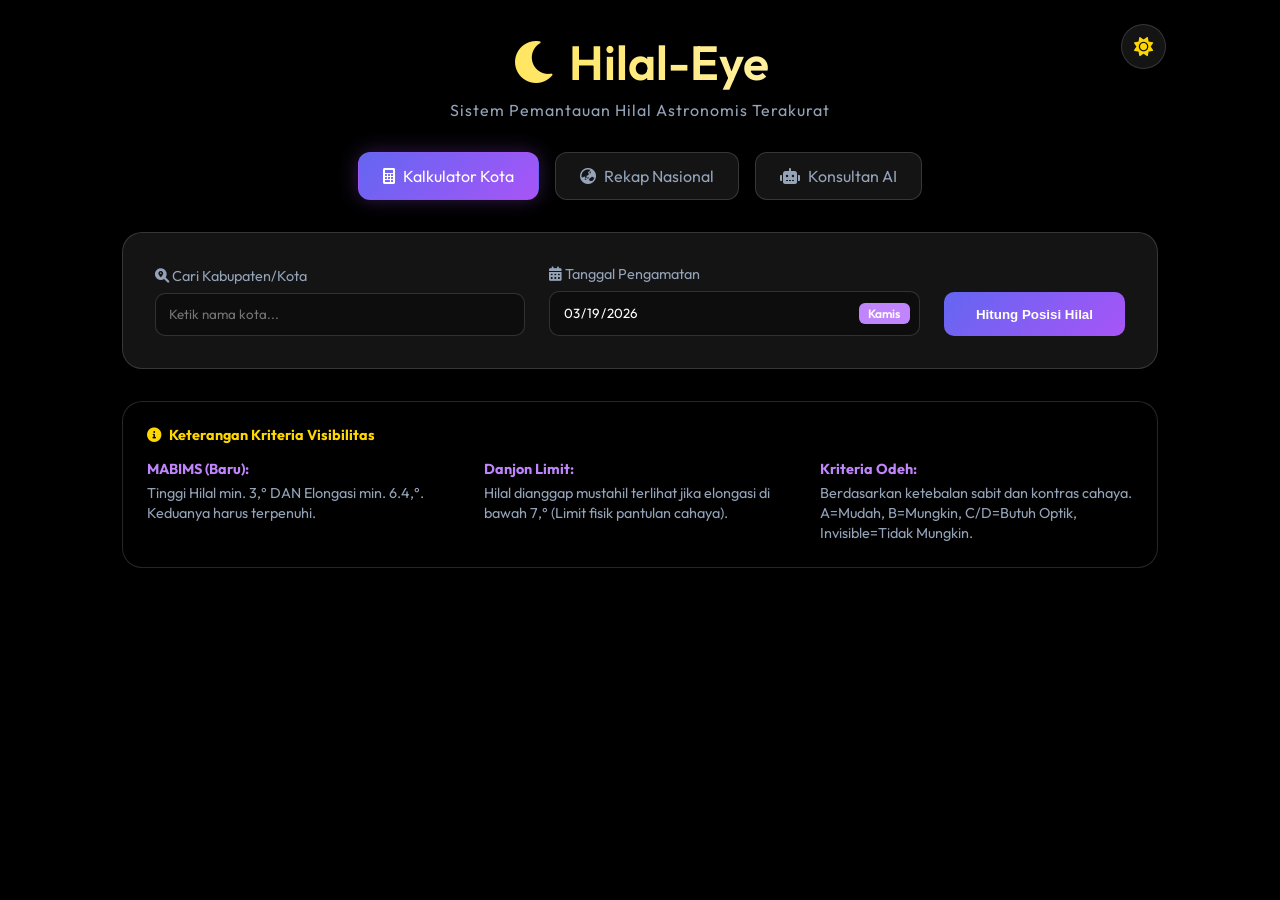
==== index.html @ ef611175 "Enhance chat: taller default height (75vh), max 90vh, visible resize handle" ====
<!DOCTYPE html>
<html lang="id">
<head>
    <meta charset="UTF-8">
    <meta name="viewport" content="width=device-width, initial-scale=1.0">
    <meta name="description" content="Aplikasi Kalkulator Posisi Hilal Akurat. Ketahui kapan 1 Syawal, 1 Ramadhan, Idul Fitri, Idul Adha, dan jadwal puasa. Mudah, responsif, dan berbasis data astronomi MABIMS.">
    <meta name="keywords" content="hitung posisi hilal, perhitungan posisi hilal, hilal 1 syawal, hilal 1 ramadhan, kapan idul fitri, kapan idul adha, kapan puasa, puasa 2027, lebaran 2027, idul fitri 2027, idul adha 2027, kalkulator hisab">
    <meta name="author" content="Hilal-Eye">
    <meta property="og:title" content="Hilal-Eye | Kalkulator Posisi Hilal Akurat">
    <meta property="og:description" content="Ketahui kapan 1 Syawal, 1 Ramadhan, Idul Fitri, dan Idul Adha dengan analisis astronomi MABIMS yang akurat.">
    <title>Hilal-Eye | Accurate Hilal Calculator</title>
    <link href="https://fonts.googleapis.com/css2?family=Outfit:wght@300;400;600&display=swap" rel="stylesheet">
    <style>
:root {
    --bg-dark: #050b18;
    --glass-bg: rgba(255, 255, 255, 0.08);
    --glass-border: rgba(255, 255, 255, 0.15);
    --accent-gold: #ffd700;
    --accent-purple: #c084fc;
    --text-light: #f8fafc;
    --text-dim: #94a3b8;
    --grad-primary: linear-gradient(135deg, #6366f1 0%, #a855f7 100%);
    --success-green: #22c55e;
    --danger-red: #ef4444;
}

[data-theme="light"] {
    --bg-dark: #f0f4f8;
    --glass-bg: rgba(255, 255, 255, 0.9);
    --glass-border: rgba(0, 0, 0, 0.1);
    --accent-gold: #d97706; /* Darker gold/amber for readability */
    --accent-purple: #7e22ce; /* Darker purple */
    --text-light: #0f172a; /* Main text is dark now */
    --text-dim: #475569;
    --grad-primary: linear-gradient(135deg, #4f46e5 0%, #9333ea 100%);
}

[data-theme="light"] .stars, [data-theme="light"] .twinkling {
    display: none !important;
}

[data-theme="light"] select, [data-theme="light"] input[type="text"], [data-theme="light"] input[type="date"], [data-theme="light"] textarea {
    background: #ffffff;
    color: #0f172a;
    border: 1px solid var(--glass-border);
}

[data-theme="light"] .criteria-notes {
    background: rgba(255, 255, 255, 0.6);
    border: 1px solid var(--glass-border);
}

[data-theme="light"] .note-item {
    background: #ffffff;
    border: 1px solid rgba(0, 0, 0, 0.05);
}

[data-theme="light"] .ai-message {
    background: #ffffff;
    color: #0f172a;
    border: 1px solid var(--glass-border);
    box-shadow: 0 2px 4px rgba(0,0,0,0.05);
}

[data-theme="light"] .user-message {
    color: #ffffff; /* User message keeps gradient bg, ensure text is white */
}

* {
    margin: 0;
    padding: 0;
    box-sizing: border-box;
}

body {
    background-color: var(--bg-dark);
    font-family: 'Outfit', sans-serif;
    color: var(--text-light);
    overflow-x: hidden;
    min-height: 100vh;
}

/* Background Stars Effect */
.stars, .twinkling {
    position: fixed;
    top: 0; left: 0; right: 0; bottom: 0;
    width: 100%; height: 100%;
    display: block;
    z-index: -1;
}

.stars {
    background: #000 url(https://s3-us-west-2.amazonaws.com/s.cdpn.io/123163/stars.png) repeat top center;
}

.twinkling {
    background: transparent url(https://s3-us-west-2.amazonaws.com/s.cdpn.io/123163/twinkling.png) repeat top center;
    animation: move-twink-back 200s linear infinite;
}

@keyframes move-twink-back {
    from { background-position: 0 0; }
    to { background-position: -10000px 5000px; }
}

.visual-container {
    background: rgba(2, 11, 26, 0.6);
    padding: 1.5rem;
    border-radius: 15px;
    margin-top: 1.5rem;
    border: 1px solid var(--glass-border);
    text-align: center;
}

.visual-container h3 {
    margin-bottom: 1rem;
    color: var(--accent-gold);
}

.fullscreen-chat {
    position: fixed !important;
    top: 0;
    left: 0;
    width: 100vw !important;
    height: 100vh !important;
    z-index: 9999;
    border-radius: 0 !important;
    margin: 0 !important;
    max-width: none !important;
}
.container {
    max-width: 1100px;
    margin: 0 auto;
    padding: 2rem;
    position: relative;
    z-index: 2;
}

header {
    text-align: center;
    margin-bottom: 2rem;
}

header h1 {
    font-size: 3rem;
    font-weight: 600;
    background: linear-gradient(to right, var(--accent-gold), #fff);
    -webkit-background-clip: text;
    background-clip: text;
    -webkit-text-fill-color: transparent;
    margin-bottom: 0.5rem;
}

header p {
    color: var(--text-dim);
    letter-spacing: 1px;
}

.theme-toggle-btn {
    position: absolute;
    top: 1.5rem;
    right: 1.5rem;
    background: var(--glass-bg);
    border: 1px solid var(--glass-border);
    color: var(--accent-gold);
    width: 45px;
    height: 45px;
    border-radius: 50%;
    display: flex;
    align-items: center;
    justify-content: center;
    font-size: 1.2rem;
    cursor: pointer;
    transition: all 0.3s ease;
    z-index: 10;
}

.theme-toggle-btn:hover {
    transform: rotate(15deg) scale(1.1);
    box-shadow: 0 0 15px rgba(255, 215, 0, 0.3);
}

/* History Panel Styles */
.history-panel {
    margin-top: 1.5rem;
    padding: 1rem !important;
}

.history-header {
    display: flex;
    justify-content: space-between;
    align-items: center;
    margin-bottom: 1rem;
    border-bottom: 1px solid rgba(255, 255, 255, 0.1);
    padding-bottom: 0.5rem;
}

.history-header h4 {
    margin: 0;
    font-size: 1rem;
    color: var(--accent-gold);
}

.history-list {
    display: flex;
    flex-direction: column;
    gap: 0.5rem;
    max-height: 200px;
    overflow-y: auto;
}

.history-item {
    background: rgba(255, 255, 255, 0.05);
    padding: 0.8rem;
    border-radius: 8px;
    cursor: pointer;
    transition: all 0.2s;
    display: flex;
    justify-content: space-between;
    align-items: center;
}

.history-item:hover {
    background: rgba(255, 255, 255, 0.1);
    transform: translateX(5px);
}

.history-item .info {
    display: flex;
    flex-direction: column;
}

.history-item .name {
    font-weight: 600;
    font-size: 0.9rem;
}

.history-item .date {
    font-size: 0.75rem;
    color: rgba(255, 255, 255, 0.6);
}

.empty-msg {
    text-align: center;
    font-size: 0.85rem;
    color: rgba(255, 255, 255, 0.4);
    padding: 1rem;
}

.btn-text {
    background: none;
    border: none;
    color: var(--accent-purple);
    font-size: 0.8rem;
    cursor: pointer;
    padding: 0;
}

.btn-text:hover { text-decoration: underline; }

/* Tab Styles */
.tabs {
    display: flex;
    justify-content: center;
    gap: 1rem;
    margin-bottom: 2rem;
}

.tab-btn {
    background: var(--glass-bg);
    border: 1px solid var(--glass-border);
    color: var(--text-dim);
    padding: 0.8rem 1.5rem;
    border-radius: 12px;
    cursor: pointer;
    transition: all 0.3s;
    font-family: inherit;
    font-size: 1rem;
    display: flex;
    align-items: center;
    gap: 0.5rem;
}

.tab-btn:hover {
    background: rgba(255, 255, 255, 0.12);
    color: white;
}

.tab-btn.active {
    background: var(--grad-primary);
    color: white;
    border-color: transparent;
    box-shadow: 0 0 20px rgba(168, 85, 247, 0.3);
}

.tab-content {
    display: none;
    animation: fadeIn 0.4s ease-out;
}

.tab-content.active {
    display: block;
}

.glass-card {
    background: var(--glass-bg);
    backdrop-filter: blur(12px);
    -webkit-backdrop-filter: blur(12px);
    border: 1px solid var(--glass-border);
    border-radius: 20px;
    padding: 2rem;
    box-shadow: 0 8px 32px 0 rgba(0, 0, 0, 0.37);
}

.input-grid {
    display: grid;
    grid-template-columns: 1fr 1fr auto;
    gap: 1.5rem;
    align-items: flex-end;
}

.input-group {
    display: flex;
    flex-direction: column;
    gap: 0.5rem;
}

.input-group label {
    font-size: 0.9rem;
    color: var(--text-dim);
}

.input-group input {
    background: rgba(0, 0, 0, 0.3);
    border: 1px solid var(--glass-border);
    border-radius: 10px;
    padding: 0.8rem;
    color: white;
    font-family: inherit;
    outline: none;
    transition: border-color 0.3s;
}

.input-group input:focus {
    border-color: var(--accent-purple);
}

.date-wrapper {
    position: relative;
    display: flex;
    align-items: center;
}

.date-wrapper input {
    flex: 1;
}

.day-badge {
    position: absolute;
    right: 10px;
    background: var(--accent-purple);
    color: white;
    padding: 0.2rem 0.6rem;
    border-radius: 6px;
    font-size: 0.75rem;
    font-weight: 600;
    pointer-events: none;
}

/* Custom Flatpickr Styling */
.flatpickr-calendar {
    background: rgba(15, 23, 42, 0.95) !important;
    backdrop-filter: blur(10px);
    border: 1px solid var(--glass-border) !important;
    box-shadow: 0 10px 30px rgba(0,0,0,0.5) !important;
    border-radius: 15px !important;
}

.flatpickr-day.selected {
    background: var(--grad-primary) !important;
    border-color: transparent !important;
}

.flatpickr-day:hover {
    background: rgba(168, 85, 247, 0.2) !important;
}

.btn-primary {
    background: var(--grad-primary);
    color: white;
    border: none;
    padding: 0.9rem 2rem;
    border-radius: 10px;
    font-weight: 600;
    cursor: pointer;
    transition: transform 0.2s, box-shadow 0.2s;
    white-space: nowrap;
}

.btn-primary:hover {
    transform: translateY(-2px);
    box-shadow: 0 0 20px rgba(168, 85, 247, 0.4);
}

.btn-secondary {
    background: rgba(255, 255, 255, 0.1);
    color: white;
    border: 1px solid var(--glass-border);
    padding: 0.5rem 1rem;
    border-radius: 8px;
    cursor: pointer;
    transition: all 0.2s;
}

.btn-secondary:hover {
    background: rgba(255, 255, 255, 0.2);
}

.result-container, .recap-container {
    margin-top: 2rem;
    animation: fadeIn 0.5s ease-out;
}

@keyframes fadeIn {
    from { opacity: 0; transform: translateY(20px); }
    to { opacity: 1; transform: translateY(0); }
}

.result-card {
    margin-bottom: 2rem;
}

.result-header {
    text-align: center;
    margin-bottom: 2rem;
    border-bottom: 1px solid var(--glass-border);
    padding-bottom: 1rem;
}

.result-header h2 {
    font-size: 2rem;
    color: var(--accent-gold);
}

.result-grid {
    display: grid;
    grid-template-columns: repeat(2, 1fr);
    gap: 2rem;
}

.data-group h3 {
    font-size: 1.1rem;
    color: var(--accent-purple);
    margin-bottom: 1rem;
    display: flex;
    align-items: center;
    gap: 0.5rem;
}

.data-group p {
    margin-bottom: 0.5rem;
    font-weight: 300;
}

.data-group span {
    font-weight: 600;
    color: white;
}

.status-box {
    background: rgba(0, 0, 0, 0.2);
    padding: 1rem;
    border-radius: 15px;
}

.status-item {
    display: flex;
    justify-content: space-between;
    align-items: center;
    margin-bottom: 0.5rem;
}

.badge {
    padding: 0.3rem 0.8rem;
    border-radius: 6px;
    font-size: 0.8rem;
    font-weight: 600;
    background: var(--glass-border);
}

.badge.success { background-color: var(--success-green); }
.badge.danger { background-color: var(--danger-red); }

.visual-container {
    margin-top: 2rem;
    text-align: center;
}

.visual-container img {
    max-width: 100%;
    border-radius: 15px;
    margin-top: 1rem;
    border: 1px solid var(--glass-border);
}

.toolbar {
    display: flex;
    justify-content: center;
    gap: 0.8rem;
    flex-wrap: wrap;
    margin-bottom: 1rem;
}

.toolbar button {
    background: var(--glass-bg);
    border: 1px solid var(--glass-border);
    color: white;
    padding: 0.6rem 1.2rem;
    border-radius: 8px;
    cursor: pointer;
    transition: all 0.3s;
    font-size: 0.9rem;
}

.toolbar button:hover {
    background: rgba(255, 255, 255, 0.15);
    border-color: var(--accent-gold);
}

/* Recap Table Styles */
.table-wrapper {
    overflow-x: auto;
    margin-top: 1rem;
    padding: 0;
}

.criteria-notes {
    margin-top: 2rem;
    padding: 1.5rem;
    font-size: 0.9rem;
    background: rgba(0, 0, 0, 0.4);
}

.criteria-notes h4 {
    color: var(--accent-gold);
    margin-bottom: 1rem;
    display: flex;
    align-items: center;
    gap: 0.5rem;
}

.notes-grid {
    display: grid;
    grid-template-columns: repeat(auto-fit, minmax(280px, 1fr));
    gap: 1.5rem;
}

.note-item {
    display: flex;
    flex-direction: column;
    gap: 0.3rem;
}

.note-item strong {
    color: var(--accent-purple);
}

.note-item span {
    color: var(--text-dim);
    line-height: 1.4;
}

.recap-table {
    width: 100%;
    border-collapse: collapse;
    color: var(--text-light);
    font-size: 0.9rem;
}

.recap-table th {
    text-align: left;
    padding: 1rem;
    background: rgba(0, 0, 0, 0.4);
    border-bottom: 1px solid var(--glass-border);
    cursor: pointer;
    transition: background 0.2s;
    white-space: nowrap;
}

.recap-table th:hover {
    background: rgba(255, 255, 255, 0.1);
}

.recap-table td {
    padding: 1rem;
    border-bottom: 1px solid rgba(255, 255, 255, 0.05);
}

.recap-table tr:hover {
    background: rgba(255, 255, 255, 0.03);
}

.recap-toolbar {
    justify-content: flex-end;
}

.hidden { display: none !important; }

/* Chat System Styles */
.chat-container {
    display: flex;
    flex-direction: column;
    min-height: 600px;
    height: 75vh;
    max-height: 90vh;
    margin-top: 1rem;
    padding: 0 !important;
    overflow: hidden;
    resize: vertical;
    position: relative;
}

/* Visual resize handle hint */
.chat-container::after {
    content: '⠿ Tarik untuk mengubah ukuran';
    display: flex;
    align-items: center;
    justify-content: center;
    position: absolute;
    bottom: 0;
    left: 0;
    right: 0;
    height: 24px;
    background: rgba(168, 85, 247, 0.15);
    color: rgba(255,255,255,0.35);
    font-size: 0.7rem;
    letter-spacing: 1px;
    cursor: ns-resize;
    user-select: none;
    border-top: 1px solid rgba(168, 85, 247, 0.2);
}

.chat-messages {
    flex: 1;
    overflow-y: auto;
    padding: 1.5rem;
    display: flex;
    flex-direction: column;
    gap: 1rem;
}

.message {
    max-width: 95%; /* Widened from 80% */
    width: fit-content;
    padding: 1rem;
    border-radius: 15px;
    font-size: 0.95rem;
    line-height: 1.6; /* Better readability */
}

.ai-message {
    align-self: flex-start;
    background: rgba(255, 255, 255, 0.1);
    color: #fff;
    border-bottom-left-radius: 2px;
}

.user-message {
    align-self: flex-end;
    background: var(--grad-primary);
    color: #fff;
    border-bottom-right-radius: 2px;
}

.chat-input-area {
    padding: 1rem;
    background: rgba(0, 0, 0, 0.2);
    display: flex;
    gap: 1rem;
    align-items: flex-end;
}

#chat-input {
    flex: 1;
    background: rgba(255, 255, 255, 0.05);
    border: 1px solid var(--glass-border);
    border-radius: 10px;
    color: #fff;
    padding: 0.8rem;
    resize: none;
    outline: none;
}

#send-chat-btn {
    width: 50px;
    height: 50px;
    border-radius: 12px;
    display: flex;
    align-items: center;
    justify-content: center;
}

.chat-settings {
    margin-bottom: 1rem;
}

/* Rich Text inside chat */
.message table {
    width: 100%;
    margin: 1rem 0;
    border-collapse: separate;
    border-spacing: 0;
    background: rgba(0, 0, 0, 0.2);
    border-radius: 10px;
    overflow: hidden;
    border: 1px solid var(--glass-border);
}

.message th {
    background: rgba(0, 0, 0, 0.4);
    color: var(--accent-gold);
    font-weight: 600;
}

.message th, .message td {
    padding: 0.8rem 1rem;
    border-bottom: 1px solid rgba(255, 255, 255, 0.05);
    text-align: left;
}

.message tr:last-child td {
    border-bottom: none;
}

.fullscreen-chat {
    position: fixed !important;
    top: 0;
    left: 0;
    width: 100vw;
    height: 100vh !important;
    z-index: 100;
    margin: 0 !important;
    border-radius: 0 !important;
    padding: 2rem !important;
}


/* Footer & Credits */
/* Loader Styles */
.loader {
    position: fixed;
    top: 0; left: 0; right: 0; bottom: 0;
    background: rgba(0,0,0,0.7);
    backdrop-filter: blur(5px);
    display: flex;
    flex-direction: column;
    align-items: center;
    justify-content: center;
    z-index: 1000;
}

.moon-loader {
    width: 80px;
    height: 80px;
    border-radius: 50%;
    background: var(--accent-gold);
    box-shadow: inset 15px 0 0 rgba(0,0,0,0.1), 0 0 30px var(--accent-gold);
    margin-bottom: 1.5rem;
    animation: rotate 4s linear infinite, pulse 2s infinite;
}

@keyframes rotate {
    from { transform: rotate(0deg); }
    to { transform: rotate(360deg); }
}

@keyframes pulse {
    0% { transform: scale(1); opacity: 0.8; }
    50% { transform: scale(1.1); opacity: 1; }
    100% { transform: scale(1); opacity: 0.8; }
}

/* Print Specific Styles */
@media print {
    body { background: white; color: black; }
    .stars, .twinkling, .input-section, .toolbar, header p, .tabs, .chat-settings, .chat-input-area, .chat-header button { display: none !important; }
    .glass-card { border: none; box-shadow: none; background: transparent; padding: 0; }
    header h1 { -webkit-text-fill-color: black; text-align: left; }
    .result-grid { grid-template-columns: 1fr; }
    .data-group span { color: black; }
}

@media (max-width: 768px) {
    header h1 { font-size: 2rem; }
    .container { padding: 1rem; }
    .tabs { flex-wrap: wrap; gap: 0.5rem; }
    .tab-btn { flex: 1; justify-content: center; font-size: 0.9rem; padding: 0.6rem; }
    .input-grid { grid-template-columns: 1fr; gap: 1rem; }
    .result-grid { grid-template-columns: 1fr; gap: 1.5rem; }
    .toolbar { flex-direction: column; gap: 0.5rem; }
    .toolbar button { width: 100%; justify-content: center; }
    .criteria-notes .notes-grid { grid-template-columns: 1fr; gap: 1rem; }
    .notes-grid .note-item { font-size: 0.85rem; }
    .chat-header h3 { font-size: 1.2rem; }
    #toggle-fullscreen-btn { position: relative; width: 100%; margin-top: 0.5rem; }
    .table-wrapper { overflow-x: auto; }
}

</style>
    <!-- Load FontAwesome for icons -->
    <link rel="stylesheet" href="https://cdnjs.cloudflare.com/ajax/libs/font-awesome/6.0.0/css/all.min.css">
    <!-- Flatpickr for premium Date Picker -->
    <link rel="stylesheet" href="https://cdn.jsdelivr.net/npm/flatpickr/dist/flatpickr.min.css">
    <link rel="stylesheet" href="https://cdn.jsdelivr.net/npm/flatpickr/dist/themes/dark.css">
</head>
<body>
    <div class="stars"></div>
    <div class="twinkling"></div>
    
    <main class="container">
        <button class="theme-toggle-btn" id="theme-btn" title="Ganti Tema" onclick="toggleTheme()">
            <i class="fas fa-sun" id="theme-icon"></i>
        </button>
        <header>
            <h1><i class="fas fa-moon"></i> Hilal-Eye</h1>
            <p>Sistem Pemantauan Hilal Astronomis Terakurat</p>
        </header>

        <nav class="tabs">
            <button class="tab-btn active" onclick="switchTab('calculator', this)"><i class="fas fa-calculator"></i> Kalkulator Kota</button>
            <button class="tab-btn" onclick="switchTab('recap', this)"><i class="fas fa-globe-asia"></i> Rekap Nasional</button>
            <button class="tab-btn" onclick="switchTab('ai', this)"><i class="fas fa-robot"></i> Konsultan AI</button>
        </nav>

        <section id="tab-calculator" class="tab-content active">
            <section class="glass-card input-section">
                <div class="input-grid">
                    <div class="input-group">
                        <label for="city-input"><i class="fas fa-search-location"></i> Cari Kabupaten/Kota</label>
                        <input type="text" id="city-input" list="city-list" placeholder="Ketik nama kota...">
                        <datalist id="city-list">
                            <!-- City options will be loaded dynamically by JS -->
                        </datalist>
                    </div>
                    <div class="input-group">
                        <label for="obs-date"><i class="fas fa-calendar-alt"></i> Tanggal Pengamatan</label>
                        <div class="date-wrapper">
                            <input type="date" id="obs-date" value="2026-03-19">
                            <span id="obs-day-name" class="day-badge">Kamis</span>
                        </div>
                    </div>
                    <div class="input-group">
                        <button id="calculate-btn" class="btn-primary">Hitung Posisi Hilal</button>
                    </div>
                </div>
            </section>

            <div class="criteria-notes glass-card" style="margin-top: 2rem;">
                <h4><i class="fas fa-info-circle"></i> Keterangan Kriteria Visibilitas</h4>
                <div class="notes-grid">
                    <div class="note-item">
                        <strong>MABIMS (Baru):</strong>
                        <span>Tinggi Hilal min. 3‚° DAN Elongasi min. 6.4‚°. Keduanya harus terpenuhi.</span>
                    </div>
                    <div class="note-item">
                        <strong>Danjon Limit:</strong>
                        <span>Hilal dianggap mustahil terlihat jika elongasi di bawah 7‚° (Limit fisik pantulan cahaya).</span>
                    </div>
                    <div class="note-item">
                        <strong>Kriteria Odeh:</strong>
                        <span>Berdasarkan ketebalan sabit dan kontras cahaya. A=Mudah, B=Mungkin, C/D=Butuh Optik, Invisible=Tidak Mungkin.</span>
                    </div>
                </div>
            </div>

            <section id="result-section" class="result-container hidden">
                <div class="glass-card result-card" id="printable-result">
                    <div class="result-header">
                        <h2 id="res-location">Jakarta</h2>
                        <p id="res-date">19 March 2026</p>
                    </div>
                    
                    <div class="result-grid">
                        <div class="data-group">
                            <h3><i class="fas fa-sun"></i> Data Matahari</h3>
                            <p>Sunset: <span id="val-sunset"></span></p>
                            <p>Azimuth: <span id="val-sun-az"></span>‚°</p>
                            <p>Altitude: <span id="val-sun-alt"></span>‚°</p>
                        </div>
                        <div class="data-group">
                            <h3><i class="fas fa-moon"></i> Data Bulan</h3>
                            <p>Moonset: <span id="val-moonset"></span></p>
                            <p>Azimuth: <span id="val-moon-az"></span>‚°</p>
                            <p>Altitude: <span id="val-moon-alt"></span>‚°</p>
                        </div>
                        <div class="data-group">
                            <h3><i class="fas fa-sliders-h"></i> Parameter Hilal</h3>
                            <p>Elongasi: <span id="val-elongation"></span>‚°</p>
                            <p>Umur Bulan: <span id="val-age"></span> jam</p>
                            <p>Lag Time: <span id="val-lag"></span> menit</p>
                        </div>
                        <div class="data-group status-box">
                            <h3><i class="fas fa-eye"></i> Status Visibilitas</h3>
                            <div class="status-item">
                                <label>MABIMS:</label>
                                <span id="stat-mabims" class="badge"></span>
                            </div>
                            <div class="status-item">
                                <label>Odeh:</label>
                                <span id="stat-odeh" class="badge"></span>
                            </div>
                            <div class="status-item">
                                <label>Danjon:</label>
                                <span id="stat-danjon" class="badge"></span>
                            </div>
                        </div>
                    </div>

                    <div class="visual-container">
                        <h3>Visualisasi Posisi</h3>
                        <img id="hilal-plot" src="" alt="Plot Hilal">
                    </div>
                </div>

                <div class="toolbar">
                    <button onclick="copyToClipboard()" title="Copy Text"><i class="fas fa-copy"></i> Copy</button>
                    <button onclick="downloadAs('txt')" title="Simpan sebagai TXT"><i class="fas fa-file-alt"></i> .txt</button>
                    <button onclick="downloadAs('md')" title="Simpan sebagai MD"><i class="fas fa-file-code"></i> .md</button>
                    <button onclick="downloadAs('csv')" title="Simpan sebagai CSV"><i class="fas fa-file-csv"></i> .csv</button>
                    <button onclick="downloadAs('xlsx')" title="Simpan sebagai XLSX"><i class="fas fa-file-excel"></i> .xlsx</button>
                    <button onclick="printResult()" title="Print"><i class="fas fa-print"></i> PRINT</button>
                </div>
                </div>
                
                <!-- History Panel for Calculator -->
                <div class="history-panel glass-card" id="history-single" style="margin-top: 2rem;">
                    <div class="history-header">
                        <h4><i class="fas fa-history"></i> Riwayat Perhitungan</h4>
                        <button class="btn-text" onclick="clearHistory('single')">Hapus Semua</button>
                    </div>
                    <div class="history-list" id="history-list-single">
                        <p class="empty-msg">Belum ada riwayat.</p>
                    </div>
                </div>
            </section>
        </section>

        <section id="tab-recap" class="tab-content">
            <section class="glass-card input-section">
                <div class="input-grid">
                    <div class="input-group">
                        <label for="recap-date"><i class="fas fa-calendar-alt"></i> Tanggal Pengamatan</label>
                        <div class="date-wrapper">
                            <input type="date" id="recap-date" value="2026-03-19">
                            <span id="recap-day-name" class="day-badge">Kamis</span>
                        </div>
                    </div>
                    <div class="input-group">
                        <button id="recap-btn" class="btn-primary">Lihat Rekap Nasional</button>
                    </div>
                </div>
            </section>

            <section id="recap-result" class="recap-container hidden">
                <div class="criteria-notes glass-card" style="margin-bottom: 2rem;">
                    <h4><i class="fas fa-info-circle"></i> Keterangan Kriteria Visibilitas</h4>
                    <div class="notes-grid">
                        <div class="note-item">
                            <strong>MABIMS (Baru):</strong>
                            <span>Tinggi Hilal min. 3‚° DAN Elongasi min. 6.4‚°. Keduanya harus terpenuhi.</span>
                        </div>
                        <div class="note-item">
                            <strong>Danjon Limit:</strong>
                            <span>Hilal dianggap mustahil terlihat jika elongasi di bawah 7‚° (Limit fisik pantulan cahaya).</span>
                        </div>
                        <div class="note-item">
                            <strong>Kriteria Odeh:</strong>
                            <span>Berdasarkan ketebalan sabit dan kontras cahaya. A=Mudah, B=Mungkin, C/D=Butuh Optik, Invisible=Tidak Mungkin.</span>
                        </div>
                    </div>
                </div>

                <div class="toolbar recap-toolbar">
                    <button id="export-recap-csv" class="btn-secondary"><i class="fas fa-file-csv"></i> Ekspor CSV</button>
                    <button id="export-recap-xlsx" class="btn-secondary"><i class="fas fa-file-excel"></i> Ekspor Excel</button>
                </div>
                <div class="glass-card table-wrapper">
                    <table class="recap-table" id="recap-table">
                        <thead>
                            <tr>
                                <th onclick="sortTable(0)">Lokasi <i class="fas fa-sort"></i></th>
                                <th onclick="sortTable(1)">Sunset <i class="fas fa-sort"></i></th>
                                <th onclick="sortTable(2)">Altitude <i class="fas fa-sort"></i></th>
                                <th onclick="sortTable(3)">Elongasi <i class="fas fa-sort"></i></th>
                                <th onclick="sortTable(4)">MABIMS <i class="fas fa-sort"></i></th>
                                <th onclick="sortTable(5)">Odeh <i class="fas fa-sort"></i></th>
                            </tr>
                        </thead>
                        <tbody id="recap-body">
                            <!-- Data will be injected here -->
                        </tbody>
                    </table>
                </div>
                </div>
                
                <!-- History Panel for Recap -->
                <div class="history-panel glass-card" id="history-recap" style="margin-top: 2rem;">
                    <div class="history-header">
                        <h4><i class="fas fa-history"></i> Riwayat Rekap</h4>
                        <button class="btn-text" onclick="clearHistory('recap')">Hapus Semua</button>
                    </div>
                    <div class="history-list" id="history-list-recap">
                        <p class="empty-msg">Belum ada riwayat rekap.</p>
                    </div>
                </div>

            </section>
        </section>

        <section id="tab-ai" class="tab-content">
            <section class="glass-card chat-container" id="chat-wrapper">
                <div class="chat-header" style="margin-bottom: 1.5rem; text-align: center; position: relative;">
                    <h3><i class="fas fa-robot"></i> Konsultan Astronomi AI</h3>
                    <p style="font-size: 0.9rem; color: var(--text-dim);">Diskusikan data hilal Anda dengan AI.</p>
                    <button id="toggle-fullscreen-btn" class="btn-secondary" style="position: absolute; right: 0; top: 0;" title="Full Screen" onclick="toggleChatFullscreen()"><i class="fas fa-expand"></i></button>
                </div>

                <div class="chat-settings" style="padding: 1rem; background: rgba(0,0,0,0.2); border-radius: 10px; margin-bottom: 1.5rem;">
                    <label style="font-size: 0.8rem; color: var(--accent-gold);">API Key Gemini:</label>
                    <input type="password" id="gemini-key" placeholder="Masukkan API Key..." style="width: 100%; margin-top: 0.5rem; background: rgba(255,255,255,0.05); border: 1px solid var(--glass-border); padding: 0.5rem; color: white; border-radius: 5px;">
                    <small style="display: block; margin-top: 0.3rem;"><a href="https://aistudio.google.com/app/apikey" target="_blank" style="color: var(--accent-purple);">Ambil Key Baru Disini</a></small>
                </div>

                <div class="chat-messages" id="chat-messages" style="flex: 1;">
                    <div class="message ai-message">
                        Halo! Saya adalah Konsultan HI-Eye. Beritahu saya Nama Kota dan Tanggal, lalu tanya apa saja terkait hilal.
                    </div>
                </div>

                <div class="chat-input-area">
                    <textarea id="chat-input" placeholder="Tulis pertanyaan... (Enter untuk kirim)"></textarea>
                    <button id="send-chat-btn" class="btn-primary"><i class="fas fa-paper-plane"></i></button>
                </div>
                
                <div class="toolbar chat-toolbar" style="margin-top: 1rem; gap: 0.5rem;">
                    <button onclick="copyChat()" title="Copy Text"><i class="fas fa-copy"></i> Copy</button>
                    <button onclick="downloadChat('txt')" title="Simpan sebagai TXT"><i class="fas fa-file-alt"></i> .txt</button>
                    <button onclick="downloadChat('md')" title="Simpan sebagai MD"><i class="fas fa-file-code"></i> .md</button>
                    <button onclick="downloadChat('docx')" title="Simpan sebagai DOCX"><i class="fas fa-file-word"></i> .docx</button>
                    <button onclick="printChat()" title="Print Chat"><i class="fas fa-print"></i> PRINT</button>
                </div>
            </section>
        </section>

        <div id="loader" class="loader hidden">
            <div class="moon-loader"></div>
            <p id="loader-text">Menghitung parameter astronomis...</p>
        </div>
    </main>

    <script src="https://cdn.jsdelivr.net/npm/flatpickr"></script>
    <script>
const CITIES = [{"name": "Mekah", "lat": 21.422487, "lon": 39.826206, "elevation": 277, "tz": "Asia/Riyadh"}, {"name": "Madinah", "lat": 24.468611, "lon": 39.614167, "elevation": 625, "tz": "Asia/Riyadh"}, {"name": "Kabupaten Simeulue", "lat": 2.61667, "lon": 96.08333, "elevation": 10, "tz": "Asia/Jakarta"}, {"name": "Kabupaten Aceh Singkil", "lat": 2.41667, "lon": 97.91667, "elevation": 10, "tz": "Asia/Jakarta"}, {"name": "Kabupaten Aceh Selatan", "lat": 3.16667, "lon": 97.41667, "elevation": 10, "tz": "Asia/Jakarta"}, {"name": "Kabupaten Aceh Tenggara", "lat": 3.36667, "lon": 97.7, "elevation": 10, "tz": "Asia/Jakarta"}, {"name": "Kabupaten Aceh Timur", "lat": 4.63333, "lon": 97.63333, "elevation": 10, "tz": "Asia/Jakarta"}, {"name": "Kabupaten Aceh Tengah", "lat": 4.51, "lon": 96.855, "elevation": 10, "tz": "Asia/Jakarta"}, {"name": "Kabupaten Aceh Barat", "lat": 4.45, "lon": 96.16667, "elevation": 10, "tz": "Asia/Jakarta"}, {"name": "Kabupaten Aceh Besar", "lat": 5.38333, "lon": 95.51667, "elevation": 10, "tz": "Asia/Jakarta"}, {"name": "Kabupaten Pidie", "lat": 5.08, "lon": 96.11, "elevation": 10, "tz": "Asia/Jakarta"}, {"name": "Kabupaten Bireuen", "lat": 5.08333, "lon": 96.58333, "elevation": 10, "tz": "Asia/Jakarta"}, {"name": "Kabupaten Aceh Utara", "lat": 4.97, "lon": 97.14, "elevation": 10, "tz": "Asia/Jakarta"}, {"name": "Kabupaten Aceh Barat Daya", "lat": 3.83333, "lon": 96.88333, "elevation": 10, "tz": "Asia/Jakarta"}, {"name": "Kabupaten Gayo Lues", "lat": 3.95, "lon": 97.39, "elevation": 10, "tz": "Asia/Jakarta"}, {"name": "Kabupaten Aceh Tamiang", "lat": 4.25, "lon": 97.96667, "elevation": 10, "tz": "Asia/Jakarta"}, {"name": "Kabupaten Nagan Raya", "lat": 4.16667, "lon": 96.51667, "elevation": 10, "tz": "Asia/Jakarta"}, {"name": "Kabupaten Aceh Jaya", "lat": 4.86, "lon": 95.64, "elevation": 10, "tz": "Asia/Jakarta"}, {"name": "Kabupaten Bener Meriah", "lat": 4.73015, "lon": 96.86156, "elevation": 10, "tz": "Asia/Jakarta"}, {"name": "Kabupaten Pidie Jaya", "lat": 5.15, "lon": 96.21667, "elevation": 10, "tz": "Asia/Jakarta"}, {"name": "Kota Banda Aceh", "lat": 5.54167, "lon": 95.33333, "elevation": 10, "tz": "Asia/Jakarta"}, {"name": "Kota Sabang", "lat": 5.82164, "lon": 95.31086, "elevation": 10, "tz": "Asia/Jakarta"}, {"name": "Kota Langsa", "lat": 4.47, "lon": 97.93, "elevation": 10, "tz": "Asia/Jakarta"}, {"name": "Kota Lhokseumawe", "lat": 5.13333, "lon": 97.06667, "elevation": 10, "tz": "Asia/Jakarta"}, {"name": "Kota Subulussalam", "lat": 2.75, "lon": 97.93333, "elevation": 10, "tz": "Asia/Jakarta"}, {"name": "Kabupaten Nias", "lat": 1.03333, "lon": 97.76667, "elevation": 10, "tz": "Asia/Jakarta"}, {"name": "Kabupaten Mandailing Natal", "lat": 0.78378, "lon": 99.25495, "elevation": 10, "tz": "Asia/Jakarta"}, {"name": "Kabupaten Tapanuli Selatan", "lat": 1.51667, "lon": 99.25, "elevation": 10, "tz": "Asia/Jakarta"}, {"name": "Kabupaten Tapanuli Tengah", "lat": 1.9, "lon": 98.66667, "elevation": 10, "tz": "Asia/Jakarta"}, {"name": "Kabupaten Tapanuli Utara", "lat": 2.0028, "lon": 99.0707, "elevation": 10, "tz": "Asia/Jakarta"}, {"name": "Kabupaten Toba Samosir", "lat": 2.39793, "lon": 99.21678, "elevation": 10, "tz": "Asia/Jakarta"}, {"name": "Kabupaten Labuhan Batu", "lat": 2.26667, "lon": 100.1, "elevation": 10, "tz": "Asia/Jakarta"}, {"name": "Kabupaten Asahan", "lat": 2.78333, "lon": 99.55, "elevation": 10, "tz": "Asia/Jakarta"}, {"name": "Kabupaten Simalungun", "lat": 2.9, "lon": 99, "elevation": 10, "tz": "Asia/Jakarta"}, {"name": "Kabupaten Dairi", "lat": 2.86667, "lon": 98.23333, "elevation": 10, "tz": "Asia/Jakarta"}, {"name": "Kabupaten Karo", "lat": 3.11667, "lon": 98.3, "elevation": 10, "tz": "Asia/Jakarta"}, {"name": "Kabupaten Deli Serdang", "lat": 3.41667, "lon": 98.66667, "elevation": 10, "tz": "Asia/Jakarta"}, {"name": "Kabupaten Langkat", "lat": 3.71667, "lon": 98.21667, "elevation": 10, "tz": "Asia/Jakarta"}, {"name": "Kabupaten Nias Selatan", "lat": 0.77, "lon": 97.75, "elevation": 10, "tz": "Asia/Jakarta"}, {"name": "Kabupaten Humbang Hasundutan", "lat": 2.26551, "lon": 98.50376, "elevation": 10, "tz": "Asia/Jakarta"}, {"name": "Kabupaten Pakpak Bharat", "lat": 2.56667, "lon": 98.28333, "elevation": 10, "tz": "Asia/Jakarta"}, {"name": "Kabupaten Samosir", "lat": 2.64025, "lon": 98.71525, "elevation": 10, "tz": "Asia/Jakarta"}, {"name": "Kabupaten Serdang Bedagai", "lat": 3.36667, "lon": 99.03333, "elevation": 10, "tz": "Asia/Jakarta"}, {"name": "Kabupaten Batu Bara", "lat": 3.16166, "lon": 99.52652, "elevation": 10, "tz": "Asia/Jakarta"}, {"name": "Kabupaten Padang Lawas Utara", "lat": 1.46011, "lon": 99.67346, "elevation": 10, "tz": "Asia/Jakarta"}, {"name": "Kabupaten Padang Lawas", "lat": 1.44684, "lon": 99.99207, "elevation": 10, "tz": "Asia/Jakarta"}, {"name": "Kabupaten Labuhan Batu Selatan", "lat": 1.983, "lon": 100.0976, "elevation": 10, "tz": "Asia/Jakarta"}, {"name": "Kabupaten Labuhan Batu Utara", "lat": 2.33349, "lon": 99.63776, "elevation": 10, "tz": "Asia/Jakarta"}, {"name": "Kabupaten Nias Utara", "lat": 1.33037, "lon": 97.31964, "elevation": 10, "tz": "Asia/Jakarta"}, {"name": "Kabupaten Nias Barat", "lat": 1.05966, "lon": 97.58606, "elevation": 10, "tz": "Asia/Jakarta"}, {"name": "Kota Sibolga", "lat": 1.73333, "lon": 98.8, "elevation": 10, "tz": "Asia/Jakarta"}, {"name": "Kota Tanjung Balai", "lat": 2.95833, "lon": 99.79167, "elevation": 10, "tz": "Asia/Jakarta"}, {"name": "Kota Pematang Siantar", "lat": 2.96667, "lon": 99.05, "elevation": 10, "tz": "Asia/Jakarta"}, {"name": "Kota Tebing Tinggi", "lat": 3.325, "lon": 99.14167, "elevation": 10, "tz": "Asia/Jakarta"}, {"name": "Kota Medan", "lat": 3.65, "lon": 98.66667, "elevation": 10, "tz": "Asia/Jakarta"}, {"name": "Kota Binjai", "lat": 3.8, "lon": 108.23333, "elevation": 10, "tz": "Asia/Jakarta"}, {"name": "Kota Padang Sidempuan", "lat": 1.37375, "lon": 99.26843, "elevation": 10, "tz": "Asia/Jakarta"}, {"name": "Kota Gunungsitoli", "lat": 1.32731, "lon": 97.55018, "elevation": 10, "tz": "Asia/Jakarta"}, {"name": "Kabupaten Kepulauan Mentawai", "lat": 1.98917, "lon": 99.51889, "elevation": 10, "tz": "Asia/Jakarta"}, {"name": "Kabupaten Pesisir Selatan", "lat": -1.58333, "lon": 100.85, "elevation": 10, "tz": "Asia/Jakarta"}, {"name": "Kabupaten Solok", "lat": -0.96667, "lon": 100.81667, "elevation": 10, "tz": "Asia/Jakarta"}, {"name": "Kabupaten Sijunjung", "lat": -1.1827, "lon": 101.6056, "elevation": 10, "tz": "Asia/Jakarta"}, {"name": "Kabupaten Tanah Datar", "lat": -0.4555, "lon": 100.5771, "elevation": 10, "tz": "Asia/Jakarta"}, {"name": "Kabupaten Padang Pariaman", "lat": -0.6, "lon": 100.28333, "elevation": 10, "tz": "Asia/Jakarta"}, {"name": "Kabupaten Agam", "lat": -0.25, "lon": 100.16667, "elevation": 10, "tz": "Asia/Jakarta"}, {"name": "Kabupaten Lima Puluh Kota", "lat": -0.0168, "lon": 100.5872, "elevation": 10, "tz": "Asia/Jakarta"}, {"name": "Kabupaten Pasaman", "lat": 0.42503, "lon": 99.94606, "elevation": 10, "tz": "Asia/Jakarta"}, {"name": "Kabupaten Solok Selatan", "lat": -1.23333, "lon": 101.417, "elevation": 10, "tz": "Asia/Jakarta"}, {"name": "Kabupaten Dharmasraya", "lat": -1.05, "lon": 101.367, "elevation": 10, "tz": "Asia/Jakarta"}, {"name": "Kabupaten Pasaman Barat", "lat": 0.28152, "lon": 99.51965, "elevation": 10, "tz": "Asia/Jakarta"}, {"name": "Kota Padang", "lat": -0.98333, "lon": 100.45, "elevation": 10, "tz": "Asia/Jakarta"}, {"name": "Kota Solok", "lat": -0.76667, "lon": 100.61667, "elevation": 10, "tz": "Asia/Jakarta"}, {"name": "Kota Sawah Lunto", "lat": -0.6, "lon": 100.75, "elevation": 10, "tz": "Asia/Jakarta"}, {"name": "Kota Padang Panjang", "lat": -0.45, "lon": 100.43333, "elevation": 10, "tz": "Asia/Jakarta"}, {"name": "Kota Bukittinggi", "lat": -0.275, "lon": 100.375, "elevation": 10, "tz": "Asia/Jakarta"}, {"name": "Kota Payakumbuh", "lat": -0.23333, "lon": 100.63333, "elevation": 10, "tz": "Asia/Jakarta"}, {"name": "Kota Pariaman", "lat": -0.62682, "lon": 100.12047, "elevation": 10, "tz": "Asia/Jakarta"}, {"name": "Kabupaten Kuantan Singingi", "lat": -0.47532, "lon": 101.45857, "elevation": 10, "tz": "Asia/Jakarta"}, {"name": "Kabupaten Indragiri Hulu", "lat": -0.55, "lon": 102.31667, "elevation": 10, "tz": "Asia/Jakarta"}, {"name": "Kabupaten Indragiri Hilir", "lat": -0.33333, "lon": 103.16667, "elevation": 10, "tz": "Asia/Jakarta"}, {"name": "Kabupaten Pelalawan", "lat": 0.20822, "lon": 102.18607, "elevation": 10, "tz": "Asia/Jakarta"}, {"name": "Kabupaten Siak", "lat": 0.97453, "lon": 102.01355, "elevation": 10, "tz": "Asia/Jakarta"}, {"name": "Kabupaten Kampar", "lat": 0.2344, "lon": 101.2131, "elevation": 10, "tz": "Asia/Jakarta"}, {"name": "Kabupaten Rokan Hulu", "lat": 0.88333, "lon": 100.48333, "elevation": 10, "tz": "Asia/Jakarta"}, {"name": "Kabupaten Bengkalis", "lat": 0.9838, "lon": 102.5096, "elevation": 10, "tz": "Asia/Jakarta"}, {"name": "Kabupaten Rokan Hilir", "lat": 2.16599, "lon": 100.82514, "elevation": 10, "tz": "Asia/Jakarta"}, {"name": "Kabupaten Kepulauan Meranti", "lat": 0.97488, "lon": 102.69539, "elevation": 10, "tz": "Asia/Jakarta"}, {"name": "Kota Pekanbaru", "lat": 0.53333, "lon": 101.46667, "elevation": 10, "tz": "Asia/Jakarta"}, {"name": "Kota Dumai", "lat": 1.61592, "lon": 101.4917, "elevation": 10, "tz": "Asia/Jakarta"}, {"name": "Kabupaten Kerinci", "lat": -2.03333, "lon": 101.53333, "elevation": 10, "tz": "Asia/Jakarta"}, {"name": "Kabupaten Merangin", "lat": -2.06933, "lon": 102.13303, "elevation": 10, "tz": "Asia/Jakarta"}, {"name": "Kabupaten Sarolangun", "lat": -2.3, "lon": 102.65, "elevation": 10, "tz": "Asia/Jakarta"}, {"name": "Kabupaten Batang Hari", "lat": -1.75, "lon": 103.11667, "elevation": 10, "tz": "Asia/Jakarta"}, {"name": "Kabupaten Muaro Jambi", "lat": -1.55214, "lon": 103.82163, "elevation": 10, "tz": "Asia/Jakarta"}, {"name": "Kabupaten Tanjung Jabung Timur", "lat": -1.13198, "lon": 103.61755, "elevation": 10, "tz": "Asia/Jakarta"}, {"name": "Kabupaten Tanjung Jabung Barat", "lat": -1.1544, "lon": 103.24402, "elevation": 10, "tz": "Asia/Jakarta"}, {"name": "Kabupaten Tebo", "lat": -1.45576, "lon": 102.37473, "elevation": 10, "tz": "Asia/Jakarta"}, {"name": "Kabupaten Bungo", "lat": -1.50222, "lon": 101.96, "elevation": 10, "tz": "Asia/Jakarta"}, {"name": "Kota Jambi", "lat": -1.61667, "lon": 103.65, "elevation": 10, "tz": "Asia/Jakarta"}, {"name": "Kota Sungai Penuh", "lat": -2.10896, "lon": 101.32175, "elevation": 10, "tz": "Asia/Jakarta"}, {"name": "Kabupaten Ogan Komering Ulu", "lat": -4.13333, "lon": 104.03333, "elevation": 10, "tz": "Asia/Jakarta"}, {"name": "Kabupaten Ogan Komering Ilir", "lat": -3.36667, "lon": 105.36667, "elevation": 10, "tz": "Asia/Jakarta"}, {"name": "Kabupaten Muara Enim", "lat": -4.2327, "lon": 103.6141, "elevation": 10, "tz": "Asia/Jakarta"}, {"name": "Kabupaten Lahat", "lat": -3.7864, "lon": 103.5428, "elevation": 10, "tz": "Asia/Jakarta"}, {"name": "Kabupaten Musi Rawas", "lat": -3.08333, "lon": 103.2, "elevation": 10, "tz": "Asia/Jakarta"}, {"name": "Kabupaten Musi Banyu Asin", "lat": -2.41667, "lon": 103.75, "elevation": 10, "tz": "Asia/Jakarta"}, {"name": "Kabupaten Banyu Asin", "lat": -2.88333, "lon": 104.38306, "elevation": 10, "tz": "Asia/Jakarta"}, {"name": "Kabupaten Ogan Komering Ulu Selatan", "lat": -4.65728, "lon": 104.00659, "elevation": 10, "tz": "Asia/Jakarta"}, {"name": "Kabupaten Ogan Komering Ulu Timur", "lat": -3.85679, "lon": 104.75209, "elevation": 10, "tz": "Asia/Jakarta"}, {"name": "Kabupaten Ogan Ilir", "lat": -3.43186, "lon": 104.62727, "elevation": 10, "tz": "Asia/Jakarta"}, {"name": "Kabupaten Empat Lawang", "lat": 3.22667, "lon": 99.09256, "elevation": 10, "tz": "Asia/Jakarta"}, {"name": "Kabupaten Penukal Abab Lematang Ilir", "lat": -3.21342, "lon": 104.08722, "elevation": 10, "tz": "Asia/Jakarta"}, {"name": "Kabupaten Musi Rawas Utara", "lat": -2.48533, "lon": 103.29346, "elevation": 10, "tz": "Asia/Jakarta"}, {"name": "Kota Palembang", "lat": -3, "lon": 104.71667, "elevation": 10, "tz": "Asia/Jakarta"}, {"name": "Kota Prabumulih", "lat": -3.46202, "lon": 104.2229, "elevation": 10, "tz": "Asia/Jakarta"}, {"name": "Kota Pagar Alam", "lat": -4.13055, "lon": 103.26822, "elevation": 10, "tz": "Asia/Jakarta"}, {"name": "Kota Lubuk Linggau", "lat": -3.29308, "lon": 102.85503, "elevation": 10, "tz": "Asia/Jakarta"}, {"name": "Kabupaten Bengkulu Selatan", "lat": -4.35, "lon": 103.03333, "elevation": 10, "tz": "Asia/Jakarta"}, {"name": "Kabupaten Rejang Lebong", "lat": -3.43333, "lon": 102.71667, "elevation": 10, "tz": "Asia/Jakarta"}, {"name": "Kabupaten Bengkulu Utara", "lat": -3.33333, "lon": 102.05, "elevation": 10, "tz": "Asia/Jakarta"}, {"name": "Kabupaten Kaur", "lat": -4.78179, "lon": 103.36109, "elevation": 10, "tz": "Asia/Jakarta"}, {"name": "Kabupaten Seluma", "lat": -3.96644, "lon": 102.47429, "elevation": 10, "tz": "Asia/Jakarta"}, {"name": "Kabupaten Mukomuko", "lat": -3.07438, "lon": 101.54766, "elevation": 10, "tz": "Asia/Jakarta"}, {"name": "Kabupaten Lebong", "lat": -3.24278, "lon": 102.3349, "elevation": 10, "tz": "Asia/Jakarta"}, {"name": "Kabupaten Kepahiang", "lat": -3.60194, "lon": 102.56424, "elevation": 10, "tz": "Asia/Jakarta"}, {"name": "Kabupaten Bengkulu Tengah", "lat": -3.20679, "lon": 102.12616, "elevation": 10, "tz": "Asia/Jakarta"}, {"name": "Kota Bengkulu", "lat": -3.81667, "lon": 102.31667, "elevation": 10, "tz": "Asia/Jakarta"}, {"name": "Kabupaten Lampung Barat", "lat": -5.14904, "lon": 104.19309, "elevation": 10, "tz": "Asia/Jakarta"}, {"name": "Kabupaten Tanggamus", "lat": -5.38508, "lon": 104.62349, "elevation": 10, "tz": "Asia/Jakarta"}, {"name": "Kabupaten Lampung Selatan", "lat": -5.4531, "lon": 104.9877, "elevation": 10, "tz": "Asia/Jakarta"}, {"name": "Kabupaten Lampung Timur", "lat": -5.10273, "lon": 105.68003, "elevation": 10, "tz": "Asia/Jakarta"}, {"name": "Kabupaten Lampung Tengah", "lat": -4.86667, "lon": 105.26667, "elevation": 10, "tz": "Asia/Jakarta"}, {"name": "Kabupaten Lampung Utara", "lat": -4.81667, "lon": 104.8, "elevation": 10, "tz": "Asia/Jakarta"}, {"name": "Kabupaten Way Kanan", "lat": -4.44705, "lon": 104.52753, "elevation": 10, "tz": "Asia/Jakarta"}, {"name": "Kabupaten Tulangbawang", "lat": -4.20604, "lon": 105.57999, "elevation": 10, "tz": "Asia/Jakarta"}, {"name": "Kabupaten Pesawaran", "lat": -5.4298, "lon": 105.17899, "elevation": 10, "tz": "Asia/Jakarta"}, {"name": "Kabupaten Pringsewu", "lat": -5.42211, "lon": 104.93454, "elevation": 10, "tz": "Asia/Jakarta"}, {"name": "Kabupaten Mesuji", "lat": -4.0439, "lon": 105.4013, "elevation": 10, "tz": "Asia/Jakarta"}, {"name": "Kabupaten Tulang Bawang Barat", "lat": -4.43975, "lon": 105.0444, "elevation": 10, "tz": "Asia/Jakarta"}, {"name": "Kabupaten Pesisir Barat", "lat": -5.19323, "lon": 103.93976, "elevation": 10, "tz": "Asia/Jakarta"}, {"name": "Kota Bandar Lampung", "lat": -5.41667, "lon": 105.25, "elevation": 10, "tz": "Asia/Jakarta"}, {"name": "Kota Metro", "lat": -5.11856, "lon": 105.29949, "elevation": 10, "tz": "Asia/Jakarta"}, {"name": "Kabupaten Bangka", "lat": -1.91667, "lon": 105.93333, "elevation": 10, "tz": "Asia/Jakarta"}, {"name": "Kabupaten Belitung", "lat": -2.86667, "lon": 107.7, "elevation": 10, "tz": "Asia/Jakarta"}, {"name": "Kabupaten Bangka Barat", "lat": -1.95839, "lon": 105.53741, "elevation": 10, "tz": "Asia/Jakarta"}, {"name": "Kabupaten Bangka Tengah", "lat": -2.33989, "lon": 106.1142, "elevation": 10, "tz": "Asia/Jakarta"}, {"name": "Kabupaten Bangka Selatan", "lat": -2.66803, "lon": 106.01257, "elevation": 10, "tz": "Asia/Jakarta"}, {"name": "Kabupaten Belitung Timur", "lat": -2.9627, "lon": 108.15216, "elevation": 10, "tz": "Asia/Jakarta"}, {"name": "Kota Pangkal Pinang", "lat": -2.13333, "lon": 106.13333, "elevation": 10, "tz": "Asia/Jakarta"}, {"name": "Kabupaten Karimun", "lat": 0.80764, "lon": 103.41911, "elevation": 10, "tz": "Asia/Jakarta"}, {"name": "Kabupaten Bintan", "lat": 0.95, "lon": 104.61944, "elevation": 10, "tz": "Asia/Jakarta"}, {"name": "Kabupaten Natuna", "lat": 4.71417, "lon": 107.97639, "elevation": 10, "tz": "Asia/Jakarta"}, {"name": "Kabupaten Lingga", "lat": 0.2, "lon": 104.61667, "elevation": 10, "tz": "Asia/Jakarta"}, {"name": "Kabupaten Kepulauan Anambas", "lat": 3, "lon": 106, "elevation": 10, "tz": "Asia/Jakarta"}, {"name": "Kota Batam", "lat": 1.05211, "lon": 104.02851, "elevation": 10, "tz": "Asia/Jakarta"}, {"name": "Kota Tanjung Pinang", "lat": 0.91683, "lon": 104.44329, "elevation": 10, "tz": "Asia/Jakarta"}, {"name": "Kabupaten Kepulauan Seribu", "lat": -5.5985, "lon": 106.55271, "elevation": 10, "tz": "Asia/Jakarta"}, {"name": "Kota Jakarta Selatan", "lat": -6.266, "lon": 106.8135, "elevation": 10, "tz": "Asia/Jakarta"}, {"name": "Kota Jakarta Timur", "lat": -6.2521, "lon": 106.884, "elevation": 10, "tz": "Asia/Jakarta"}, {"name": "Kota Jakarta Pusat", "lat": -6.1777, "lon": 106.8403, "elevation": 10, "tz": "Asia/Jakarta"}, {"name": "Kota Jakarta Barat", "lat": -6.1676, "lon": 106.7673, "elevation": 10, "tz": "Asia/Jakarta"}, {"name": "Kota Jakarta Utara", "lat": -6.1339, "lon": 106.8823, "elevation": 10, "tz": "Asia/Jakarta"}, {"name": "Kabupaten Bogor", "lat": -6.58333, "lon": 106.71667, "elevation": 10, "tz": "Asia/Jakarta"}, {"name": "Kabupaten Sukabumi", "lat": -7.06667, "lon": 106.7, "elevation": 10, "tz": "Asia/Jakarta"}, {"name": "Kabupaten Cianjur", "lat": -6.7725, "lon": 107.08306, "elevation": 10, "tz": "Asia/Jakarta"}, {"name": "Kabupaten Bandung", "lat": -7.1, "lon": 107.6, "elevation": 10, "tz": "Asia/Jakarta"}, {"name": "Kabupaten Garut", "lat": -7.38333, "lon": 107.76667, "elevation": 10, "tz": "Asia/Jakarta"}, {"name": "Kabupaten Tasikmalaya", "lat": -7.5, "lon": 108.13333, "elevation": 10, "tz": "Asia/Jakarta"}, {"name": "Kabupaten Ciamis", "lat": -7.28333, "lon": 108.41667, "elevation": 10, "tz": "Asia/Jakarta"}, {"name": "Kabupaten Kuningan", "lat": -7, "lon": 108.55, "elevation": 10, "tz": "Asia/Jakarta"}, {"name": "Kabupaten Cirebon", "lat": -6.8, "lon": 108.56667, "elevation": 10, "tz": "Asia/Jakarta"}, {"name": "Kabupaten Majalengka", "lat": -6.81667, "lon": 108.28333, "elevation": 10, "tz": "Asia/Jakarta"}, {"name": "Kabupaten Sumedang", "lat": -6.81667, "lon": 107.98333, "elevation": 10, "tz": "Asia/Jakarta"}, {"name": "Kabupaten Indramayu", "lat": -6.45, "lon": 108.16667, "elevation": 10, "tz": "Asia/Jakarta"}, {"name": "Kabupaten Subang", "lat": -6.50833, "lon": 107.7025, "elevation": 10, "tz": "Asia/Jakarta"}, {"name": "Kabupaten Purwakarta", "lat": -6.58333, "lon": 107.45, "elevation": 10, "tz": "Asia/Jakarta"}, {"name": "Kabupaten Karawang", "lat": -6.26667, "lon": 107.41667, "elevation": 10, "tz": "Asia/Jakarta"}, {"name": "Kabupaten Bekasi", "lat": -6.24667, "lon": 107.10833, "elevation": 10, "tz": "Asia/Jakarta"}, {"name": "Kabupaten Bandung Barat", "lat": -6.83333, "lon": 107.48333, "elevation": 10, "tz": "Asia/Jakarta"}, {"name": "Kabupaten Pangandaran", "lat": -7.6673, "lon": 108.64037, "elevation": 10, "tz": "Asia/Jakarta"}, {"name": "Kota Bogor", "lat": -6.59167, "lon": 106.8, "elevation": 10, "tz": "Asia/Jakarta"}, {"name": "Kota Sukabumi", "lat": -6.95, "lon": 106.93333, "elevation": 10, "tz": "Asia/Jakarta"}, {"name": "Kota Bandung", "lat": -6.9175, "lon": 107.62444, "elevation": 10, "tz": "Asia/Jakarta"}, {"name": "Kota Cirebon", "lat": -6.75, "lon": 108.55, "elevation": 10, "tz": "Asia/Jakarta"}, {"name": "Kota Bekasi", "lat": -6.28333, "lon": 106.98333, "elevation": 10, "tz": "Asia/Jakarta"}, {"name": "Kota Depok", "lat": -6.4, "lon": 106.81667, "elevation": 10, "tz": "Asia/Jakarta"}, {"name": "Kota Cimahi", "lat": -6.89167, "lon": 107.55, "elevation": 10, "tz": "Asia/Jakarta"}, {"name": "Kota Tasikmalaya", "lat": -7.35, "lon": 108.21667, "elevation": 10, "tz": "Asia/Jakarta"}, {"name": "Kota Banjar", "lat": -7.36996, "lon": 108.53209, "elevation": 10, "tz": "Asia/Jakarta"}, {"name": "Kabupaten Cilacap", "lat": -7.57417, "lon": 108.98861, "elevation": 10, "tz": "Asia/Jakarta"}, {"name": "Kabupaten Banyumas", "lat": -7.45, "lon": 109.16667, "elevation": 10, "tz": "Asia/Jakarta"}, {"name": "Kabupaten Purbalingga", "lat": -7.28417, "lon": 109.35028, "elevation": 10, "tz": "Asia/Jakarta"}, {"name": "Kabupaten Banjarnegara", "lat": -7.35111, "lon": 109.5875, "elevation": 10, "tz": "Asia/Jakarta"}, {"name": "Kabupaten Kebumen", "lat": -7.63917, "lon": 109.66056, "elevation": 10, "tz": "Asia/Jakarta"}, {"name": "Kabupaten Purworejo", "lat": -7.7, "lon": 109.96667, "elevation": 10, "tz": "Asia/Jakarta"}, {"name": "Kabupaten Wonosobo", "lat": -7.36139, "lon": 109.92667, "elevation": 10, "tz": "Asia/Jakarta"}, {"name": "Kabupaten Magelang", "lat": -7.4275, "lon": 110.16194, "elevation": 10, "tz": "Asia/Jakarta"}, {"name": "Kabupaten Boyolali", "lat": -7.5, "lon": 110.7, "elevation": 10, "tz": "Asia/Jakarta"}, {"name": "Kabupaten Klaten", "lat": -7.68333, "lon": 110.61667, "elevation": 10, "tz": "Asia/Jakarta"}, {"name": "Kabupaten Sukoharjo", "lat": -7.68333, "lon": 110.83333, "elevation": 10, "tz": "Asia/Jakarta"}, {"name": "Kabupaten Wonogiri", "lat": -7.91667, "lon": 111, "elevation": 10, "tz": "Asia/Jakarta"}, {"name": "Kabupaten Karanganyar", "lat": -7.62806, "lon": 111.0625, "elevation": 10, "tz": "Asia/Jakarta"}, {"name": "Kabupaten Sragen", "lat": -7.41278, "lon": 110.935, "elevation": 10, "tz": "Asia/Jakarta"}, {"name": "Kabupaten Grobogan", "lat": -7.11667, "lon": 110.91667, "elevation": 10, "tz": "Asia/Jakarta"}, {"name": "Kabupaten Blora", "lat": -7.06667, "lon": 111.38333, "elevation": 10, "tz": "Asia/Jakarta"}, {"name": "Kabupaten Rembang", "lat": -6.78333, "lon": 111.46667, "elevation": 10, "tz": "Asia/Jakarta"}, {"name": "Kabupaten Pati", "lat": -6.76667, "lon": 111.1, "elevation": 10, "tz": "Asia/Jakarta"}, {"name": "Kabupaten Kudus", "lat": -6.8, "lon": 110.86667, "elevation": 10, "tz": "Asia/Jakarta"}, {"name": "Kabupaten Jepara", "lat": -6.58333, "lon": 110.76667, "elevation": 10, "tz": "Asia/Jakarta"}, {"name": "Kabupaten Demak", "lat": -6.8993, "lon": 110.6122, "elevation": 10, "tz": "Asia/Jakarta"}, {"name": "Kabupaten Semarang", "lat": -7.20667, "lon": 110.44139, "elevation": 10, "tz": "Asia/Jakarta"}, {"name": "Kabupaten Temanggung", "lat": -7.25, "lon": 110.11667, "elevation": 10, "tz": "Asia/Jakarta"}, {"name": "Kabupaten Kendal", "lat": -7.0256, "lon": 110.1685, "elevation": 10, "tz": "Asia/Jakarta"}, {"name": "Kabupaten Batang", "lat": -7.03333, "lon": 109.88333, "elevation": 10, "tz": "Asia/Jakarta"}, {"name": "Kabupaten Pekalongan", "lat": -7.0319, "lon": 109.624, "elevation": 10, "tz": "Asia/Jakarta"}, {"name": "Kabupaten Pemalang", "lat": -7.03333, "lon": 109.4, "elevation": 10, "tz": "Asia/Jakarta"}, {"name": "Kabupaten Tegal", "lat": -7.03333, "lon": 109.16667, "elevation": 10, "tz": "Asia/Jakarta"}, {"name": "Kabupaten Brebes", "lat": -7.05, "lon": 108.9, "elevation": 10, "tz": "Asia/Jakarta"}, {"name": "Kota Magelang", "lat": -7.5, "lon": 110.225, "elevation": 10, "tz": "Asia/Jakarta"}, {"name": "Kota Surakarta", "lat": -7.55, "lon": 110.81667, "elevation": 10, "tz": "Asia/Jakarta"}, {"name": "Kota Salatiga", "lat": -7.33278, "lon": 110.48333, "elevation": 10, "tz": "Asia/Jakarta"}, {"name": "Kota Semarang", "lat": -7.03333, "lon": 110.38333, "elevation": 10, "tz": "Asia/Jakarta"}, {"name": "Kota Pekalongan", "lat": -6.9, "lon": 109.68333, "elevation": 10, "tz": "Asia/Jakarta"}, {"name": "Kota Tegal", "lat": -6.8686, "lon": 109.1129, "elevation": 10, "tz": "Asia/Jakarta"}, {"name": "Kabupaten Kulon Progo", "lat": -7.645, "lon": 110.02694, "elevation": 10, "tz": "Asia/Jakarta"}, {"name": "Kabupaten Bantul", "lat": -7.9, "lon": 110.36667, "elevation": 10, "tz": "Asia/Jakarta"}, {"name": "Kabupaten Gunung Kidul", "lat": -7.98333, "lon": 110.61667, "elevation": 10, "tz": "Asia/Jakarta"}, {"name": "Kabupaten Sleman", "lat": -7.68167, "lon": 110.32333, "elevation": 10, "tz": "Asia/Jakarta"}, {"name": "Kota Yogyakarta", "lat": -7.8, "lon": 110.375, "elevation": 10, "tz": "Asia/Jakarta"}, {"name": "Kabupaten Pacitan", "lat": -8.13333, "lon": 111.16667, "elevation": 10, "tz": "Asia/Jakarta"}, {"name": "Kabupaten Ponorogo", "lat": -7.93333, "lon": 111.5, "elevation": 10, "tz": "Asia/Jakarta"}, {"name": "Kabupaten Trenggalek", "lat": -8.16667, "lon": 111.61667, "elevation": 10, "tz": "Asia/Jakarta"}, {"name": "Kabupaten Tulungagung", "lat": -8.11667, "lon": 111.91667, "elevation": 10, "tz": "Asia/Jakarta"}, {"name": "Kabupaten Blitar", "lat": -8.13333, "lon": 112.25, "elevation": 10, "tz": "Asia/Jakarta"}, {"name": "Kabupaten Kediri", "lat": -7.83333, "lon": 112.16667, "elevation": 10, "tz": "Asia/Jakarta"}, {"name": "Kabupaten Malang", "lat": -8.16667, "lon": 112.66667, "elevation": 10, "tz": "Asia/Jakarta"}, {"name": "Kabupaten Lumajang", "lat": -8.11667, "lon": 113.15, "elevation": 10, "tz": "Asia/Jakarta"}, {"name": "Kabupaten Jember", "lat": -8.25, "lon": 113.65, "elevation": 10, "tz": "Asia/Jakarta"}, {"name": "Kabupaten Banyuwangi", "lat": -8.33333, "lon": 114.2, "elevation": 10, "tz": "Asia/Jakarta"}, {"name": "Kabupaten Bondowoso", "lat": -7.9404, "lon": 113.9834, "elevation": 10, "tz": "Asia/Jakarta"}, {"name": "Kabupaten Situbondo", "lat": -7.71667, "lon": 114.05, "elevation": 10, "tz": "Asia/Jakarta"}, {"name": "Kabupaten Probolinggo", "lat": -7.86667, "lon": 113.31667, "elevation": 10, "tz": "Asia/Jakarta"}, {"name": "Kabupaten Pasuruan", "lat": -7.73333, "lon": 112.83333, "elevation": 10, "tz": "Asia/Jakarta"}, {"name": "Kabupaten Sidoarjo", "lat": -7.45, "lon": 112.7, "elevation": 10, "tz": "Asia/Jakarta"}, {"name": "Kabupaten Mojokerto", "lat": -7.55, "lon": 112.5, "elevation": 10, "tz": "Asia/Jakarta"}, {"name": "Kabupaten Jombang", "lat": -7.55, "lon": 112.25, "elevation": 10, "tz": "Asia/Jakarta"}, {"name": "Kabupaten Nganjuk", "lat": -7.6, "lon": 111.93333, "elevation": 10, "tz": "Asia/Jakarta"}, {"name": "Kabupaten Madiun", "lat": -7.61667, "lon": 111.65, "elevation": 10, "tz": "Asia/Jakarta"}, {"name": "Kabupaten Magetan", "lat": -7.64472, "lon": 111.35917, "elevation": 10, "tz": "Asia/Jakarta"}, {"name": "Kabupaten Ngawi", "lat": -7.47444, "lon": 111.33444, "elevation": 10, "tz": "Asia/Jakarta"}, {"name": "Kabupaten Bojonegoro", "lat": -7.25, "lon": 111.8, "elevation": 10, "tz": "Asia/Jakarta"}, {"name": "Kabupaten Tuban", "lat": -6.96667, "lon": 111.9, "elevation": 10, "tz": "Asia/Jakarta"}, {"name": "Kabupaten Lamongan", "lat": -7.13333, "lon": 112.31667, "elevation": 10, "tz": "Asia/Jakarta"}, {"name": "Kabupaten Gresik", "lat": -7.1933, "lon": 112.553, "elevation": 10, "tz": "Asia/Jakarta"}, {"name": "Kabupaten Bangkalan", "lat": -7.05, "lon": 112.93333, "elevation": 10, "tz": "Asia/Jakarta"}, {"name": "Kabupaten Sampang", "lat": -7.05, "lon": 113.25, "elevation": 10, "tz": "Asia/Jakarta"}, {"name": "Kabupaten Pamekasan", "lat": -7.06667, "lon": 113.5, "elevation": 10, "tz": "Asia/Jakarta"}, {"name": "Kabupaten Sumenep", "lat": -7.11667, "lon": 114.33333, "elevation": 10, "tz": "Asia/Jakarta"}, {"name": "Kota Kediri", "lat": -7.83333, "lon": 112.01667, "elevation": 10, "tz": "Asia/Jakarta"}, {"name": "Kota Blitar", "lat": -8.1, "lon": 112.16667, "elevation": 10, "tz": "Asia/Jakarta"}, {"name": "Kota Malang", "lat": -7.975, "lon": 112.63333, "elevation": 10, "tz": "Asia/Jakarta"}, {"name": "Kota Probolinggo", "lat": -7.78333, "lon": 113.21667, "elevation": 10, "tz": "Asia/Jakarta"}, {"name": "Kota Pasuruan", "lat": -7.65, "lon": 112.9, "elevation": 10, "tz": "Asia/Jakarta"}, {"name": "Kota Mojokerto", "lat": -7.46667, "lon": 112.43333, "elevation": 10, "tz": "Asia/Jakarta"}, {"name": "Kota Madiun", "lat": -7.63333, "lon": 111.53333, "elevation": 10, "tz": "Asia/Jakarta"}, {"name": "Kota Surabaya", "lat": -7.26667, "lon": 112.71667, "elevation": 10, "tz": "Asia/Jakarta"}, {"name": "Kota Batu", "lat": -7.83272, "lon": 112.53751, "elevation": 10, "tz": "Asia/Jakarta"}, {"name": "Kabupaten Pandeglang", "lat": -6.63333, "lon": 105.75, "elevation": 10, "tz": "Asia/Jakarta"}, {"name": "Kabupaten Lebak", "lat": -6.65, "lon": 106.21667, "elevation": 10, "tz": "Asia/Jakarta"}, {"name": "Kabupaten Tangerang", "lat": -6.2, "lon": 106.46667, "elevation": 10, "tz": "Asia/Jakarta"}, {"name": "Kabupaten Serang", "lat": -6.15, "lon": 106, "elevation": 10, "tz": "Asia/Jakarta"}, {"name": "Kota Tangerang", "lat": -6.17944, "lon": 106.62991, "elevation": 10, "tz": "Asia/Jakarta"}, {"name": "Kota Cilegon", "lat": -6.01667, "lon": 106.01667, "elevation": 10, "tz": "Asia/Jakarta"}, {"name": "Kota Serang", "lat": -6.12563, "lon": 106.14999, "elevation": 10, "tz": "Asia/Jakarta"}, {"name": "Kota Tangerang Selatan", "lat": -6.29373, "lon": 106.71244, "elevation": 10, "tz": "Asia/Jakarta"}, {"name": "Kabupaten Jembrana", "lat": -8.3, "lon": 114.66667, "elevation": 10, "tz": "Asia/Makassar"}, {"name": "Kabupaten Tabanan", "lat": -8.43333, "lon": 115.06667, "elevation": 10, "tz": "Asia/Makassar"}, {"name": "Kabupaten Badung", "lat": -8.51667, "lon": 115.2, "elevation": 10, "tz": "Asia/Makassar"}, {"name": "Kabupaten Gianyar", "lat": -8.46667, "lon": 115.28333, "elevation": 10, "tz": "Asia/Makassar"}, {"name": "Kabupaten Klungkung", "lat": -8.55, "lon": 115.4, "elevation": 10, "tz": "Asia/Makassar"}, {"name": "Kabupaten Bangli", "lat": -8.28333, "lon": 115.35, "elevation": 10, "tz": "Asia/Makassar"}, {"name": "Kabupaten Karang Asem", "lat": -8.3891, "lon": 115.5393, "elevation": 10, "tz": "Asia/Makassar"}, {"name": "Kabupaten Buleleng", "lat": -8.25, "lon": 114.96667, "elevation": 10, "tz": "Asia/Makassar"}, {"name": "Kota Denpasar", "lat": -8.66667, "lon": 115.21663, "elevation": 10, "tz": "Asia/Makassar"}, {"name": "Kabupaten Lombok Barat", "lat": -8.69583, "lon": 116.11667, "elevation": 10, "tz": "Asia/Makassar"}, {"name": "Kabupaten Lombok Tengah", "lat": -8.7, "lon": 116.3, "elevation": 10, "tz": "Asia/Makassar"}, {"name": "Kabupaten Lombok Timur", "lat": -8.53333, "lon": 116.53333, "elevation": 10, "tz": "Asia/Makassar"}, {"name": "Kabupaten Sumbawa", "lat": -8.7439, "lon": 117.3324, "elevation": 10, "tz": "Asia/Makassar"}, {"name": "Kabupaten Dompu", "lat": -8.5094, "lon": 118.4816, "elevation": 10, "tz": "Asia/Makassar"}, {"name": "Kabupaten Bima", "lat": -8.6, "lon": 118.61667, "elevation": 10, "tz": "Asia/Makassar"}, {"name": "Kabupaten Sumbawa Barat", "lat": -8.75159, "lon": 116.92132, "elevation": 10, "tz": "Asia/Makassar"}, {"name": "Kabupaten Lombok Utara", "lat": -8.35214, "lon": 116.40152, "elevation": 10, "tz": "Asia/Makassar"}, {"name": "Kota Mataram", "lat": -8.5833, "lon": 116.1167, "elevation": 10, "tz": "Asia/Makassar"}, {"name": "Kota Bima", "lat": -8.46728, "lon": 118.75259, "elevation": 10, "tz": "Asia/Makassar"}, {"name": "Kabupaten Sumba Barat", "lat": -9.56667, "lon": 119.45, "elevation": 10, "tz": "Asia/Makassar"}, {"name": "Kabupaten Sumba Timur", "lat": -9.88333, "lon": 120.25, "elevation": 10, "tz": "Asia/Makassar"}, {"name": "Kabupaten Kupang", "lat": -9.91667, "lon": 123.83333, "elevation": 10, "tz": "Asia/Makassar"}, {"name": "Kabupaten Timor Tengah Selatan", "lat": -9.83333, "lon": 124.4, "elevation": 10, "tz": "Asia/Makassar"}, {"name": "Kabupaten Timor Tengah Utara", "lat": -9.33136, "lon": 124.51904, "elevation": 10, "tz": "Asia/Makassar"}, {"name": "Kabupaten Belu", "lat": -9.41258, "lon": 124.95066, "elevation": 10, "tz": "Asia/Makassar"}, {"name": "Kabupaten Alor", "lat": -8.3, "lon": 124.56667, "elevation": 10, "tz": "Asia/Makassar"}, {"name": "Kabupaten Lembata", "lat": -8.41396, "lon": 123.55225, "elevation": 10, "tz": "Asia/Makassar"}, {"name": "Kabupaten Flores Timur", "lat": -8.24224, "lon": 122.96817, "elevation": 10, "tz": "Asia/Makassar"}, {"name": "Kabupaten Sikka", "lat": -8.66667, "lon": 122.36667, "elevation": 10, "tz": "Asia/Makassar"}, {"name": "Kabupaten Ende", "lat": -8.84056, "lon": 121.66389, "elevation": 10, "tz": "Asia/Makassar"}, {"name": "Kabupaten Ngada", "lat": -8.66667, "lon": 121, "elevation": 10, "tz": "Asia/Makassar"}, {"name": "Kabupaten Manggarai", "lat": -8.56667, "lon": 120.41667, "elevation": 10, "tz": "Asia/Makassar"}, {"name": "Kabupaten Rote Ndao", "lat": -10.73617, "lon": 123.12054, "elevation": 10, "tz": "Asia/Makassar"}, {"name": "Kabupaten Manggarai Barat", "lat": -8.64484, "lon": 119.88281, "elevation": 10, "tz": "Asia/Makassar"}, {"name": "Kabupaten Sumba Tengah", "lat": -9.62941, "lon": 119.61914, "elevation": 10, "tz": "Asia/Makassar"}, {"name": "Kabupaten Sumba Barat Daya", "lat": -9.56216, "lon": 119.08905, "elevation": 10, "tz": "Asia/Makassar"}, {"name": "Kabupaten Nagekeo", "lat": -8.8721, "lon": 121.20963, "elevation": 10, "tz": "Asia/Makassar"}, {"name": "Kabupaten Manggarai Timur", "lat": -8.55533, "lon": 120.59761, "elevation": 10, "tz": "Asia/Makassar"}, {"name": "Kabupaten Sabu Raijua", "lat": -10.56286, "lon": 121.78894, "elevation": 10, "tz": "Asia/Makassar"}, {"name": "Kabupaten Malaka", "lat": -9.5632, "lon": 124.89481, "elevation": 10, "tz": "Asia/Makassar"}, {"name": "Kota Kupang", "lat": -10.21667, "lon": 123.6, "elevation": 10, "tz": "Asia/Makassar"}, {"name": "Kabupaten Sambas", "lat": 1.41667, "lon": 109.33333, "elevation": 10, "tz": "Asia/Pontianak"}, {"name": "Kabupaten Bengkayang", "lat": 1.06911, "lon": 109.66393, "elevation": 10, "tz": "Asia/Pontianak"}, {"name": "Kabupaten Landak", "lat": 0.42373, "lon": 109.75917, "elevation": 10, "tz": "Asia/Pontianak"}, {"name": "Kabupaten Mempawah", "lat": 0.25, "lon": 109.16667, "elevation": 10, "tz": "Asia/Pontianak"}, {"name": "Kabupaten Sanggau", "lat": 0.25472, "lon": 110.45, "elevation": 10, "tz": "Asia/Pontianak"}, {"name": "Kabupaten Ketapang", "lat": -1.58333, "lon": 110.5, "elevation": 10, "tz": "Asia/Pontianak"}, {"name": "Kabupaten Sintang", "lat": -0.08333, "lon": 112.08333, "elevation": 10, "tz": "Asia/Pontianak"}, {"name": "Kabupaten Kapuas Hulu", "lat": 0.81667, "lon": 112.76667, "elevation": 10, "tz": "Asia/Pontianak"}, {"name": "Kabupaten Sekadau", "lat": 0.03485, "lon": 110.95066, "elevation": 10, "tz": "Asia/Pontianak"}, {"name": "Kabupaten Melawi", "lat": -0.33617, "lon": 111.698, "elevation": 10, "tz": "Asia/Pontianak"}, {"name": "Kabupaten Kayong Utara", "lat": -1.43711, "lon": 110.79781, "elevation": 10, "tz": "Asia/Pontianak"}, {"name": "Kabupaten Kubu Raya", "lat": 0.01637, "lon": 109.33731, "elevation": 10, "tz": "Asia/Pontianak"}, {"name": "Kota Pontianak", "lat": -0.08333, "lon": 109.36667, "elevation": 10, "tz": "Asia/Pontianak"}, {"name": "Kota Singkawang", "lat": 0.90734, "lon": 109.00103, "elevation": 10, "tz": "Asia/Pontianak"}, {"name": "Kabupaten Kotawaringin Barat", "lat": -2.4, "lon": 111.73333, "elevation": 10, "tz": "Asia/Jakarta"}, {"name": "Kabupaten Kotawaringin Timur", "lat": -2.08333, "lon": 112.75, "elevation": 10, "tz": "Asia/Jakarta"}, {"name": "Kabupaten Kapuas", "lat": -2.01667, "lon": 114.38333, "elevation": 10, "tz": "Asia/Jakarta"}, {"name": "Kabupaten Barito Selatan", "lat": -1.86667, "lon": 114.73333, "elevation": 10, "tz": "Asia/Jakarta"}, {"name": "Kabupaten Barito Utara", "lat": -0.98333, "lon": 115.1, "elevation": 10, "tz": "Asia/Jakarta"}, {"name": "Kabupaten Sukamara", "lat": -2.62675, "lon": 111.23681, "elevation": 10, "tz": "Asia/Jakarta"}, {"name": "Kabupaten Lamandau", "lat": -1.83828, "lon": 111.2869, "elevation": 10, "tz": "Asia/Jakarta"}, {"name": "Kabupaten Seruyan", "lat": -2.33333, "lon": 112.25, "elevation": 10, "tz": "Asia/Jakarta"}, {"name": "Kabupaten Katingan", "lat": -2.06667, "lon": 113.4, "elevation": 10, "tz": "Asia/Jakarta"}, {"name": "Kabupaten Pulang Pisau", "lat": -3.11858, "lon": 113.8623, "elevation": 10, "tz": "Asia/Jakarta"}, {"name": "Kabupaten Gunung Mas", "lat": -0.95, "lon": 113.5, "elevation": 10, "tz": "Asia/Jakarta"}, {"name": "Kabupaten Barito Timur", "lat": -1.93333, "lon": 115.1, "elevation": 10, "tz": "Asia/Jakarta"}, {"name": "Kabupaten Murung Raya", "lat": -0.01667, "lon": 114.26667, "elevation": 10, "tz": "Asia/Jakarta"}, {"name": "Kota Palangka Raya", "lat": -1.76979, "lon": 113.73126, "elevation": 10, "tz": "Asia/Jakarta"}, {"name": "Kabupaten Tanah Laut", "lat": -3.88333, "lon": 114.86667, "elevation": 10, "tz": "Asia/Makassar"}, {"name": "Kabupaten Kota Baru", "lat": -3, "lon": 116, "elevation": 10, "tz": "Asia/Makassar"}, {"name": "Kabupaten Banjar", "lat": -3.31667, "lon": 115.08333, "elevation": 10, "tz": "Asia/Makassar"}, {"name": "Kabupaten Barito Kuala", "lat": -3.08333, "lon": 114.61667, "elevation": 10, "tz": "Asia/Makassar"}, {"name": "Kabupaten Tapin", "lat": -2.91667, "lon": 115.03333, "elevation": 10, "tz": "Asia/Makassar"}, {"name": "Kabupaten Hulu Sungai Selatan", "lat": -2.75, "lon": 115.2, "elevation": 10, "tz": "Asia/Makassar"}, {"name": "Kabupaten Hulu Sungai Tengah", "lat": -2.61667, "lon": 115.41667, "elevation": 10, "tz": "Asia/Makassar"}, {"name": "Kabupaten Hulu Sungai Utara", "lat": -2.45, "lon": 115.13333, "elevation": 10, "tz": "Asia/Makassar"}, {"name": "Kabupaten Tabalong", "lat": -1.88333, "lon": 115.5, "elevation": 10, "tz": "Asia/Makassar"}, {"name": "Kabupaten Tanah Bumbu", "lat": -3.45413, "lon": 115.70372, "elevation": 10, "tz": "Asia/Makassar"}, {"name": "Kabupaten Balangan", "lat": -2.32314, "lon": 115.62922, "elevation": 10, "tz": "Asia/Makassar"}, {"name": "Kota Banjarmasin", "lat": -3.32444, "lon": 114.59102, "elevation": 10, "tz": "Asia/Makassar"}, {"name": "Kota Banjar Baru", "lat": -3.41667, "lon": 114.83333, "elevation": 10, "tz": "Asia/Makassar"}, {"name": "Kabupaten Paser", "lat": -1.43517, "lon": 116.23535, "elevation": 10, "tz": "Asia/Makassar"}, {"name": "Kabupaten Kutai Barat", "lat": -0.59417, "lon": 115.51575, "elevation": 10, "tz": "Asia/Makassar"}, {"name": "Kabupaten Kutai Kartanegara", "lat": -0.44019, "lon": 116.98139, "elevation": 10, "tz": "Asia/Makassar"}, {"name": "Kabupaten Kutai Timur", "lat": 1.03769, "lon": 117.83112, "elevation": 10, "tz": "Asia/Makassar"}, {"name": "Kabupaten Berau", "lat": 2, "lon": 117.3, "elevation": 10, "tz": "Asia/Makassar"}, {"name": "Kabupaten Penajam Paser Utara", "lat": -1.25, "lon": 116.83333, "elevation": 10, "tz": "Asia/Makassar"}, {"name": "Kabupaten Mahakam Hulu", "lat": 0.37822, "lon": 115.38048, "elevation": 10, "tz": "Asia/Makassar"}, {"name": "Kota Balikpapan", "lat": -1.16667, "lon": 116.88333, "elevation": 10, "tz": "Asia/Makassar"}, {"name": "Kota Samarinda", "lat": -0.43333, "lon": 117.18333, "elevation": 10, "tz": "Asia/Makassar"}, {"name": "Kota Bontang", "lat": 0.12526, "lon": 117.49603, "elevation": 10, "tz": "Asia/Makassar"}, {"name": "Kabupaten Malinau", "lat": 2.45, "lon": 115.68333, "elevation": 10, "tz": "Asia/Makassar"}, {"name": "Kabupaten Bulungan", "lat": 3, "lon": 117.16667, "elevation": 10, "tz": "Asia/Makassar"}, {"name": "Kabupaten Tana Tidung", "lat": 3.55, "lon": 117.25, "elevation": 10, "tz": "Asia/Makassar"}, {"name": "Kabupaten Nunukan", "lat": 4.13333, "lon": 116.7, "elevation": 10, "tz": "Asia/Makassar"}, {"name": "Kota Tarakan", "lat": 3.36667, "lon": 117.6, "elevation": 10, "tz": "Asia/Makassar"}, {"name": "Kabupaten Bolaang Mongondow", "lat": 0.75, "lon": 124.08333, "elevation": 10, "tz": "Asia/Makassar"}, {"name": "Kabupaten Minahasa", "lat": 1.2537, "lon": 124.83, "elevation": 10, "tz": "Asia/Makassar"}, {"name": "Kabupaten Kepulauan Sangihe", "lat": 3.5, "lon": 125.55, "elevation": 10, "tz": "Asia/Makassar"}, {"name": "Kabupaten Kepulauan Talaud", "lat": 4.31178, "lon": 126.78085, "elevation": 10, "tz": "Asia/Makassar"}, {"name": "Kabupaten Minahasa Selatan", "lat": 1.21291, "lon": 124.59708, "elevation": 10, "tz": "Asia/Makassar"}, {"name": "Kabupaten Minahasa Utara", "lat": 1.4025, "lon": 124.96, "elevation": 10, "tz": "Asia/Makassar"}, {"name": "Kabupaten Bolaang Mongondow Utara", "lat": 0.78527, "lon": 123.41766, "elevation": 10, "tz": "Asia/Makassar"}, {"name": "Kabupaten Siau Tagulandang Biaro", "lat": 2.11728, "lon": 125.37512, "elevation": 10, "tz": "Asia/Makassar"}, {"name": "Kabupaten Minahasa Tenggara", "lat": 1.05633, "lon": 124.7925, "elevation": 10, "tz": "Asia/Makassar"}, {"name": "Kabupaten Bolaang Mongondow Selatan", "lat": 0.40912, "lon": 123.75961, "elevation": 10, "tz": "Asia/Makassar"}, {"name": "Kabupaten Bolaang Mongondow Timur", "lat": 0.72073, "lon": 124.50256, "elevation": 10, "tz": "Asia/Makassar"}, {"name": "Kota Manado", "lat": 1.51667, "lon": 124.88333, "elevation": 10, "tz": "Asia/Makassar"}, {"name": "Kota Bitung", "lat": 1.48333, "lon": 125.15, "elevation": 10, "tz": "Asia/Makassar"}, {"name": "Kota Tomohon", "lat": 1.31307, "lon": 124.83404, "elevation": 10, "tz": "Asia/Makassar"}, {"name": "Kota Kotamobagu", "lat": 0.68915, "lon": 124.32678, "elevation": 10, "tz": "Asia/Makassar"}, {"name": "Kabupaten Banggai Kepulauan", "lat": -1.6424, "lon": 123.54881, "elevation": 10, "tz": "Asia/Makassar"}, {"name": "Kabupaten Banggai", "lat": -1.2835, "lon": 122.8892, "elevation": 10, "tz": "Asia/Makassar"}, {"name": "Kabupaten Morowali", "lat": -1.89342, "lon": 121.25473, "elevation": 10, "tz": "Asia/Makassar"}, {"name": "Kabupaten Poso", "lat": -1.65, "lon": 120.5, "elevation": 10, "tz": "Asia/Makassar"}, {"name": "Kabupaten Donggala", "lat": -0.58333, "lon": 119.85, "elevation": 10, "tz": "Asia/Makassar"}, {"name": "Kabupaten Toli-Toli", "lat": 1.30862, "lon": 120.88643, "elevation": 10, "tz": "Asia/Makassar"}, {"name": "Kabupaten Buol", "lat": 0.75, "lon": 120.75, "elevation": 10, "tz": "Asia/Makassar"}, {"name": "Kabupaten Parigi Moutong", "lat": 0.3368, "lon": 120.17841, "elevation": 10, "tz": "Asia/Makassar"}, {"name": "Kabupaten Tojo Una-Una", "lat": -1.2036, "lon": 121.48201, "elevation": 10, "tz": "Asia/Makassar"}, {"name": "Kabupaten Sigi", "lat": -1.385, "lon": 119.96694, "elevation": 10, "tz": "Asia/Makassar"}, {"name": "Kabupaten Banggai Laut", "lat": -1.61841, "lon": 123.49388, "elevation": 10, "tz": "Asia/Makassar"}, {"name": "Kabupaten Morowali Utara", "lat": -1.7207, "lon": 121.24649, "elevation": 10, "tz": "Asia/Makassar"}, {"name": "Kota Palu", "lat": -0.86972, "lon": 119.9, "elevation": 10, "tz": "Asia/Makassar"}, {"name": "Kabupaten Kepulauan Selayar", "lat": -6.81667, "lon": 120.8, "elevation": 10, "tz": "Asia/Makassar"}, {"name": "Kabupaten Bulukumba", "lat": -5.41667, "lon": 120.23333, "elevation": 10, "tz": "Asia/Makassar"}, {"name": "Kabupaten Bantaeng", "lat": -5.48333, "lon": 119.98333, "elevation": 10, "tz": "Asia/Makassar"}, {"name": "Kabupaten Jeneponto", "lat": -5.63333, "lon": 119.73333, "elevation": 10, "tz": "Asia/Makassar"}, {"name": "Kabupaten Takalar", "lat": -5.41667, "lon": 119.51667, "elevation": 10, "tz": "Asia/Makassar"}, {"name": "Kabupaten Gowa", "lat": -5.31667, "lon": 119.75, "elevation": 10, "tz": "Asia/Makassar"}, {"name": "Kabupaten Sinjai", "lat": -5.21667, "lon": 120.15, "elevation": 10, "tz": "Asia/Makassar"}, {"name": "Kabupaten Maros", "lat": -5.05, "lon": 119.71667, "elevation": 10, "tz": "Asia/Makassar"}, {"name": "Kabupaten Pangkajene Dan Kepulauan", "lat": -4.7827, "lon": 119.5506, "elevation": 10, "tz": "Asia/Makassar"}, {"name": "Kabupaten Barru", "lat": -4.43333, "lon": 119.68333, "elevation": 10, "tz": "Asia/Makassar"}, {"name": "Kabupaten Bone", "lat": -4.7, "lon": 120.13333, "elevation": 10, "tz": "Asia/Makassar"}, {"name": "Kabupaten Soppeng", "lat": -4.3842, "lon": 119.89, "elevation": 10, "tz": "Asia/Makassar"}, {"name": "Kabupaten Wajo", "lat": -4, "lon": 120.16667, "elevation": 10, "tz": "Asia/Makassar"}, {"name": "Kabupaten Sidenreng Rappang", "lat": -3.85, "lon": 119.96667, "elevation": 10, "tz": "Asia/Makassar"}, {"name": "Kabupaten Pinrang", "lat": -3.61667, "lon": 119.6, "elevation": 10, "tz": "Asia/Makassar"}, {"name": "Kabupaten Enrekang", "lat": -3.5, "lon": 119.86667, "elevation": 10, "tz": "Asia/Makassar"}, {"name": "Kabupaten Luwu", "lat": -2.5577, "lon": 121.3242, "elevation": 10, "tz": "Asia/Makassar"}, {"name": "Kabupaten Tana Toraja", "lat": -3.0024, "lon": 119.79655, "elevation": 10, "tz": "Asia/Makassar"}, {"name": "Kabupaten Luwu Utara", "lat": -2.6, "lon": 120.25, "elevation": 10, "tz": "Asia/Makassar"}, {"name": "Kabupaten Luwu Timur", "lat": -2.50957, "lon": 120.3978, "elevation": 10, "tz": "Asia/Makassar"}, {"name": "Kabupaten Toraja Utara", "lat": -2.92738, "lon": 119.79218, "elevation": 10, "tz": "Asia/Makassar"}, {"name": "Kota Makassar", "lat": -5.15, "lon": 119.45, "elevation": 10, "tz": "Asia/Makassar"}, {"name": "Kota Pare-Pare", "lat": -4.03333, "lon": 119.65, "elevation": 10, "tz": "Asia/Makassar"}, {"name": "Kota Palopo", "lat": -2.97841, "lon": 120.11078, "elevation": 10, "tz": "Asia/Makassar"}, {"name": "Kabupaten Buton", "lat": -5.31667, "lon": 122.58333, "elevation": 10, "tz": "Asia/Makassar"}, {"name": "Kabupaten Muna", "lat": -4.96667, "lon": 122.66667, "elevation": 10, "tz": "Asia/Makassar"}, {"name": "Kabupaten Konawe", "lat": -3.91717, "lon": 122.08823, "elevation": 10, "tz": "Asia/Makassar"}, {"name": "Kabupaten Kolaka", "lat": -4.08333, "lon": 121.66667, "elevation": 10, "tz": "Asia/Makassar"}, {"name": "Kabupaten Konawe Selatan", "lat": -4.19191, "lon": 122.44854, "elevation": 10, "tz": "Asia/Makassar"}, {"name": "Kabupaten Bombana", "lat": -4.6257, "lon": 121.81641, "elevation": 10, "tz": "Asia/Makassar"}, {"name": "Kabupaten Wakatobi", "lat": -5.31934, "lon": 123.5948, "elevation": 10, "tz": "Asia/Makassar"}, {"name": "Kabupaten Kolaka Utara", "lat": -3.10452, "lon": 121.12427, "elevation": 10, "tz": "Asia/Makassar"}, {"name": "Kabupaten Buton Utara", "lat": -5.01457, "lon": 122.93015, "elevation": 10, "tz": "Asia/Makassar"}, {"name": "Kabupaten Konawe Utara", "lat": -3.41552, "lon": 121.99081, "elevation": 10, "tz": "Asia/Makassar"}, {"name": "Kabupaten Kolaka Timur", "lat": -4.01807, "lon": 121.86172, "elevation": 10, "tz": "Asia/Makassar"}, {"name": "Kabupaten Konawe Kepulauan", "lat": -4.11656, "lon": 123.10181, "elevation": 10, "tz": "Asia/Makassar"}, {"name": "Kabupaten Muna Barat", "lat": -4.83333, "lon": 122.48333, "elevation": 10, "tz": "Asia/Makassar"}, {"name": "Kabupaten Buton Tengah", "lat": -5.31667, "lon": 122.33333, "elevation": 10, "tz": "Asia/Makassar"}, {"name": "Kabupaten Buton Selatan", "lat": -5.56667, "lon": 122.7, "elevation": 10, "tz": "Asia/Makassar"}, {"name": "Kota Kendari", "lat": -3.98333, "lon": 122.5, "elevation": 10, "tz": "Asia/Makassar"}, {"name": "Kota Baubau", "lat": -5.477, "lon": 122.6166, "elevation": 10, "tz": "Asia/Makassar"}, {"name": "Kabupaten Boalemo", "lat": 0.62689, "lon": 122.3568, "elevation": 10, "tz": "Asia/Makassar"}, {"name": "Kabupaten Gorontalo", "lat": 0.5728, "lon": 122.2337, "elevation": 10, "tz": "Asia/Makassar"}, {"name": "Kabupaten Pohuwato", "lat": 0.7098, "lon": 121.59582, "elevation": 10, "tz": "Asia/Makassar"}, {"name": "Kabupaten Bone Bolango", "lat": 0.50296, "lon": 123.27501, "elevation": 10, "tz": "Asia/Makassar"}, {"name": "Kabupaten Gorontalo Utara", "lat": 0.77, "lon": 122.31667, "elevation": 10, "tz": "Asia/Makassar"}, {"name": "Kota Gorontalo", "lat": 0.53333, "lon": 123.1, "elevation": 10, "tz": "Asia/Makassar"}, {"name": "Kabupaten Majene", "lat": -3.15, "lon": 118.86667, "elevation": 10, "tz": "Asia/Makassar"}, {"name": "Kabupaten Polewali Mandar", "lat": -3.3, "lon": 119.16667, "elevation": 10, "tz": "Asia/Makassar"}, {"name": "Kabupaten Mamasa", "lat": -2.96492, "lon": 119.30631, "elevation": 10, "tz": "Asia/Makassar"}, {"name": "Kabupaten Mamuju", "lat": -2.5, "lon": 119.41667, "elevation": 10, "tz": "Asia/Makassar"}, {"name": "Kabupaten Mamuju Utara", "lat": -1.51639, "lon": 119.42139, "elevation": 10, "tz": "Asia/Makassar"}, {"name": "Kabupaten Mamuju Tengah", "lat": -2.8212, "lon": 119.2662, "elevation": 10, "tz": "Asia/Makassar"}, {"name": "Kabupaten Maluku Tenggara Barat", "lat": -7.61186, "lon": 131.38, "elevation": 10, "tz": "Asia/Jayapura"}, {"name": "Kabupaten Maluku Tenggara", "lat": -5.75, "lon": 132.73334, "elevation": 10, "tz": "Asia/Jayapura"}, {"name": "Kabupaten Maluku Tengah", "lat": -3.29167, "lon": 128.9675, "elevation": 10, "tz": "Asia/Jayapura"}, {"name": "Kabupaten Buru", "lat": -3.32767, "lon": 126.68413, "elevation": 10, "tz": "Asia/Jayapura"}, {"name": "Kabupaten Kepulauan Aru", "lat": -6.17059, "lon": 134.46991, "elevation": 10, "tz": "Asia/Jayapura"}, {"name": "Kabupaten Seram Bagian Barat", "lat": -3.1027, "lon": 128.42996, "elevation": 10, "tz": "Asia/Jayapura"}, {"name": "Kabupaten Seram Bagian Timur", "lat": -3.39851, "lon": 130.39166, "elevation": 10, "tz": "Asia/Jayapura"}, {"name": "Kabupaten Maluku Barat Daya", "lat": -7.8296, "lon": 126.17386, "elevation": 10, "tz": "Asia/Jayapura"}, {"name": "Kabupaten Buru Selatan", "lat": -3.52187, "lon": 126.59271, "elevation": 10, "tz": "Asia/Jayapura"}, {"name": "Kota Ambon", "lat": -3.7, "lon": 128.18333, "elevation": 10, "tz": "Asia/Jayapura"}, {"name": "Kota Tual", "lat": -5.64301, "lon": 132.74934, "elevation": 10, "tz": "Asia/Jayapura"}, {"name": "Kabupaten Halmahera Barat", "lat": 1.41709, "lon": 127.55264, "elevation": 10, "tz": "Asia/Jayapura"}, {"name": "Kabupaten Halmahera Tengah", "lat": 0.48056, "lon": 128.25, "elevation": 10, "tz": "Asia/Jayapura"}, {"name": "Kabupaten Kepulauan Sula", "lat": -1.8646, "lon": 125.69046, "elevation": 10, "tz": "Asia/Jayapura"}, {"name": "Kabupaten Halmahera Selatan", "lat": -0.3955, "lon": 127.90833, "elevation": 10, "tz": "Asia/Jayapura"}, {"name": "Kabupaten Halmahera Utara", "lat": 1.73194, "lon": 128.00778, "elevation": 10, "tz": "Asia/Jayapura"}, {"name": "Kabupaten Halmahera Timur", "lat": 1.33517, "lon": 128.48627, "elevation": 10, "tz": "Asia/Jayapura"}, {"name": "Kabupaten Pulau Morotai", "lat": 2.19924, "lon": 128.40546, "elevation": 10, "tz": "Asia/Jayapura"}, {"name": "Kabupaten Pulau Taliabu", "lat": -1.84578, "lon": 124.78992, "elevation": 10, "tz": "Asia/Jayapura"}, {"name": "Kota Ternate", "lat": 0.89618, "lon": 127.31016, "elevation": 10, "tz": "Asia/Jayapura"}, {"name": "Kota Tidore Kepulauan", "lat": 0.60962, "lon": 127.56981, "elevation": 10, "tz": "Asia/Jayapura"}, {"name": "Kabupaten Fak-Fak", "lat": -2.92641, "lon": 132.29608, "elevation": 10, "tz": "Asia/Jayapura"}, {"name": "Kabupaten Kaimana", "lat": -3.66093, "lon": 133.77451, "elevation": 10, "tz": "Asia/Jayapura"}, {"name": "Kabupaten Teluk Wondama", "lat": -2.7, "lon": 134.5, "elevation": 10, "tz": "Asia/Jayapura"}, {"name": "Kabupaten Teluk Bintuni", "lat": -1.88037, "lon": 133.33105, "elevation": 10, "tz": "Asia/Jayapura"}, {"name": "Kabupaten Manokwari", "lat": -0.9, "lon": 133.75, "elevation": 10, "tz": "Asia/Jayapura"}, {"name": "Kabupaten Sorong Selatan", "lat": -1.50495, "lon": 132.28638, "elevation": 10, "tz": "Asia/Jayapura"}, {"name": "Kabupaten Sorong", "lat": -1.16667, "lon": 131.5, "elevation": 10, "tz": "Asia/Jayapura"}, {"name": "Kabupaten Raja Ampat", "lat": -0.5, "lon": 130, "elevation": 10, "tz": "Asia/Jayapura"}, {"name": "Kabupaten Tambrauw", "lat": -0.60515, "lon": 132.48962, "elevation": 10, "tz": "Asia/Jayapura"}, {"name": "Kabupaten Maybrat", "lat": -1.2155, "lon": 132.35092, "elevation": 10, "tz": "Asia/Jayapura"}, {"name": "Kabupaten Manokwari Selatan", "lat": -1.0798, "lon": 133.96729, "elevation": 10, "tz": "Asia/Jayapura"}, {"name": "Kabupaten Pegunungan Arfak", "lat": -0.93523, "lon": 133.89587, "elevation": 10, "tz": "Asia/Jayapura"}, {"name": "Kota Sorong", "lat": -0.86507, "lon": 131.25153, "elevation": 10, "tz": "Asia/Jayapura"}, {"name": "Kabupaten Merauke", "lat": -7.66667, "lon": 139.66667, "elevation": 10, "tz": "Asia/Jayapura"}, {"name": "Kabupaten Jayawijaya", "lat": -4.08333, "lon": 139.08333, "elevation": 10, "tz": "Asia/Jayapura"}, {"name": "Kabupaten Jayapura", "lat": -3, "lon": 139.95, "elevation": 10, "tz": "Asia/Jayapura"}, {"name": "Kabupaten Nabire", "lat": -3.54016, "lon": 135.55511, "elevation": 10, "tz": "Asia/Jayapura"}, {"name": "Kabupaten Kepulauan Yapen", "lat": -1.78773, "lon": 136.27716, "elevation": 10, "tz": "Asia/Jayapura"}, {"name": "Kabupaten Biak Numfor", "lat": -1.03333, "lon": 136, "elevation": 10, "tz": "Asia/Jayapura"}, {"name": "Kabupaten Paniai", "lat": -3.9, "lon": 136.60001, "elevation": 10, "tz": "Asia/Jayapura"}, {"name": "Kabupaten Puncak Jaya", "lat": -3.67241, "lon": 137.43896, "elevation": 10, "tz": "Asia/Jayapura"}, {"name": "Kabupaten Mimika", "lat": -4.54357, "lon": 136.56555, "elevation": 10, "tz": "Asia/Jayapura"}, {"name": "Kabupaten Boven Digoel", "lat": -5.70519, "lon": 140.36349, "elevation": 10, "tz": "Asia/Jayapura"}, {"name": "Kabupaten Mappi", "lat": -6.49971, "lon": 139.34441, "elevation": 10, "tz": "Asia/Jayapura"}, {"name": "Kabupaten Asmat", "lat": -5.3795, "lon": 138.46344, "elevation": 10, "tz": "Asia/Jayapura"}, {"name": "Kabupaten Yahukimo", "lat": -4.60403, "lon": 139.58405, "elevation": 10, "tz": "Asia/Jayapura"}, {"name": "Kabupaten Pegunungan Bintang", "lat": -4.52167, "lon": 140.29541, "elevation": 10, "tz": "Asia/Jayapura"}, {"name": "Kabupaten Tolikara", "lat": -3.42661, "lon": 137.41699, "elevation": 10, "tz": "Asia/Jayapura"}, {"name": "Kabupaten Sarmi", "lat": -2.41667, "lon": 139.08333, "elevation": 10, "tz": "Asia/Jayapura"}, {"name": "Kabupaten Keerom", "lat": -3.3, "lon": 140.61667, "elevation": 10, "tz": "Asia/Jayapura"}, {"name": "Kabupaten Waropen", "lat": -2.286, "lon": 137.01837, "elevation": 10, "tz": "Asia/Jayapura"}, {"name": "Kabupaten Supiori", "lat": -0.73881, "lon": 135.61111, "elevation": 10, "tz": "Asia/Jayapura"}, {"name": "Kabupaten Mamberamo Raya", "lat": -2.23561, "lon": 137.78229, "elevation": 10, "tz": "Asia/Jayapura"}, {"name": "Kabupaten Nduga", "lat": -4.45093, "lon": 138.10089, "elevation": 10, "tz": "Asia/Jayapura"}, {"name": "Kabupaten Lanny Jaya", "lat": -3.91244, "lon": 138.28766, "elevation": 10, "tz": "Asia/Jayapura"}, {"name": "Kabupaten Mamberamo Tengah", "lat": -2.46064, "lon": 138.45245, "elevation": 10, "tz": "Asia/Jayapura"}, {"name": "Kabupaten Yalimo", "lat": -3.86037, "lon": 138.47305, "elevation": 10, "tz": "Asia/Jayapura"}, {"name": "Kabupaten Puncak", "lat": -4.14204, "lon": 137.09702, "elevation": 10, "tz": "Asia/Jayapura"}, {"name": "Kabupaten Dogiyai", "lat": -4.03186, "lon": 135.43945, "elevation": 10, "tz": "Asia/Jayapura"}, {"name": "Kabupaten Intan Jaya", "lat": -3.41016, "lon": 136.70837, "elevation": 10, "tz": "Asia/Jayapura"}, {"name": "Kabupaten Deiyai", "lat": -3.94737, "lon": 135.95032, "elevation": 10, "tz": "Asia/Jayapura"}, {"name": "Kota Jayapura", "lat": -2.64647, "lon": 140.77779, "elevation": 10, "tz": "Asia/Jayapura"}];
const PROVINCIAL_CAPITALS = ["Kota Banda Aceh", "Kota Medan", "Kota Padang", "Kota Pekanbaru", "Kota Tanjung Pinang", "Kota Jambi", "Kota Palembang", "Kota Bengkulu", "Kota Bandar Lampung", "Kota Pangkal Pinang", "Kota Jakarta Pusat", "Kota Bandung", "Kota Semarang", "Kota Yogyakarta", "Kota Surabaya", "Kota Serang", "Kota Denpasar", "Kota Mataram", "Kota Kupang", "Kota Pontianak", "Kota Palangka Raya", "Kota Banjarmasin", "Kota Samarinda", "Kabupaten Bulungan", "Kota Manado", "Kota Gorontalo", "Kota Palu", "Kabupaten Mamuju", "Kota Makassar", "Kota Kendari", "Kota Ambon", "Kota Ternate", "Kota Jayapura", "Kabupaten Manokwari", "Kota Sorong", "Kabupaten Nabire", "Kabupaten Jayawijaya", "Kabupaten Merauke"];
</script>
    <script src="https://cdn.jsdelivr.net/npm/marked/marked.min.js"></script>
    <script src="https://cdnjs.cloudflare.com/ajax/libs/suncalc/1.9.0/suncalc.min.js"></script>
    <script>
let currentFullResult = null;
let currentRecapData = null;

const INDO_DAYS = ["Minggu", "Senin", "Selasa", "Rabu", "Kamis", "Jumat", "Sabtu"];
const HIST_SINGLE_KEY = 'hilal_eye_hist_single';
const HIST_RECAP_KEY = 'hilal_eye_hist_recap';

let obsPicker, recapPicker;

// --- IndexedDB Setup ---
const DB_NAME = 'HilalEyeDB';
const DB_VERSION = 1;
const idbPromise = new Promise((resolve, reject) => {
    const request = indexedDB.open(DB_NAME, DB_VERSION);
    request.onerror = e => reject(e.target.error);
    request.onupgradeneeded = e => {
        const db = e.target.result;
        if (!db.objectStoreNames.contains('keyval')) db.createObjectStore('keyval');
    };
    request.onsuccess = e => resolve(e.target.result);
});

async function idbGet(key) {
    try {
        const db = await idbPromise;
        return new Promise((res, rej) => {
            const req = db.transaction('keyval', 'readonly').objectStore('keyval').get(key);
            req.onsuccess = () => res(req.result);
            req.onerror = () => rej(req.error);
        });
    } catch(e) { return null; }
}

async function idbSet(key, val) {
    try {
        const db = await idbPromise;
        return new Promise((res, rej) => {
            const req = db.transaction('keyval', 'readwrite').objectStore('keyval').put(val, key);
            req.onsuccess = () => res();
            req.onerror = () => rej(req.error);
        });
    } catch(e) {}
}

async function idbDelete(key) {
    try {
        const db = await idbPromise;
        return new Promise((res, rej) => {
            const tx = db.transaction('keyval', 'readwrite');
            const req = tx.objectStore('keyval').delete(key);
            req.onsuccess = () => res();
            req.onerror = e => rej(e.target.error);
        });
    } catch (e) { console.error('IDB error:', e); }
}

// --- Theme Toggle Setup ---
function toggleTheme() {
    const html = document.documentElement;
    const icon = document.getElementById('theme-icon');
    
    if (html.getAttribute('data-theme') === 'light') {
        html.removeAttribute('data-theme');
        icon.className = 'fas fa-sun';
        localStorage.setItem('hilal_theme', 'dark');
    } else {
        html.setAttribute('data-theme', 'light');
        icon.className = 'fas fa-moon';
        localStorage.setItem('hilal_theme', 'light');
    }
}

document.addEventListener('DOMContentLoaded', () => {
    // Load Theme Preferences
    const savedTheme = localStorage.getItem('hilal_theme');
    const html = document.documentElement;
    const icon = document.getElementById('theme-icon');
    if (savedTheme === 'light') {
        html.setAttribute('data-theme', 'light');
        if (icon) icon.className = 'fas fa-moon';
    }
    // Load Gemini API key from localStorage
    const savedKey = localStorage.getItem('gemini_api_key');
    if (savedKey) document.getElementById('gemini-key').value = savedKey;
});

function updateDayLabelManual(inputId, labelId) {
    const picker = inputId === 'obs-date' ? obsPicker : recapPicker;
    if (picker && picker.selectedDates.length > 0) {
        document.getElementById(labelId).textContent = INDO_DAYS[picker.selectedDates[0].getDay()];
    }
}

function getISODate(picker) {
    if (!picker || picker.selectedDates.length === 0) return null;
    const d = picker.selectedDates[0];
    return `${d.getFullYear()}-${String(d.getMonth() + 1).padStart(2, '0')}-${String(d.getDate()).padStart(2, '0')}`;
}

function switchTab(tabId, element) {
    document.querySelectorAll('.tab-content').forEach(el => el.classList.remove('active'));
    document.querySelectorAll('.tab-btn').forEach(el => el.classList.remove('active'));
    document.getElementById(`tab-${tabId}`).classList.add('active');
    if (element) {
        element.classList.add('active');
    }
}

// --- ASTRONOMY LOGIC (Replace Flask/Skyfield) ---
function calculateHilalJS(cityName, dateIsoStr) {
    const city = typeof CITIES !== 'undefined' ? CITIES.find(c => c.name.toLowerCase() === cityName.toLowerCase()) : null;
    if (!city) return { error: "Kota tidak ditemukan di database." };

    const lat = city.lat;
    const lon = city.lon;
    const elevation = city.elevation;
    
    // Convert to UTC by forcing hour to 12 local time (WIB roughly)
    const d = new Date(`${dateIsoStr}T12:00:00+07:00`);
    
    // Get sunset
    const times = SunCalc.getTimes(d, lat, lon, elevation);
    const sunset = times.sunset;
    
    if (isNaN(sunset)) return { error: "Matahari tidak terbenam hari ini di lokasi tersebut." };
    
    // Sun position at sunset
    const sunPos = SunCalc.getPosition(sunset, lat, lon);
    const sunAlt = sunPos.altitude * 180 / Math.PI;
    const sunAz = (sunPos.azimuth * 180 / Math.PI) + 180;
    
    // Moon position at sunset
    const moonPos = SunCalc.getMoonPosition(sunset, lat, lon);
    const moonAlt = moonPos.altitude * 180 / Math.PI;
    const moonAz = (moonPos.azimuth * 180 / Math.PI) + 180;
    
    const moonTimes = SunCalc.getMoonTimes(d, lat, lon);
    const moonset = moonTimes.set;
    
    // Moon Age (approximate hours since last conjunction)
    // We use the moon's phase at sunset for a more accurate calculation than noon
    const illum = SunCalc.getMoonIllumination(sunset);
    const moonAgeHours = (illum.phase * 29.530589 * 24);
    
    // Angular Elongation
    const dAz = (moonPos.azimuth - sunPos.azimuth);
    const elongasiRad = Math.acos( Math.sin(sunPos.altitude)*Math.sin(moonPos.altitude) + Math.cos(sunPos.altitude)*Math.cos(moonPos.altitude)*Math.cos(dAz) );
    const elongasi = elongasiRad * 180 / Math.PI;
    
    const lagTime = (moonset && moonset > sunset) ? (moonset - sunset) / 60000 : 0;
    
    let mabims = "Tidak Memenuhi";
    if (moonAlt >= 3.0 && elongasi >= 6.4) mabims = "Ya (Terpenuhi)";
    
    let danjon = elongasi < 7.0 ? "Tidak (Di bawah Limit Danjon)" : "Ya (Di atas Limit)";
    
    let odeh = "Invisible";
    let w_calc = moonAlt - (0.019 * elongasi * elongasi) + (0.47 * elongasi) - 1.5;
    if (elongasi < 7.0) {
        odeh = "Invisible"; // Danjon limit overrides Odeh
    } else {
        if (w_calc > 7.16) odeh = "A (Mudah Terlihat)";
        else if (w_calc >= 0) odeh = "B (Mungkin Terlihat)";
        else if (w_calc > -3) odeh = "C (Butuh Alat Optik)";
        else if (w_calc > -4.5) odeh = "D (Sangat Sulit)";
    }
    
    const df = new Intl.DateTimeFormat('id-ID', { hour: '2-digit', minute:'2-digit', second:'2-digit', timeZoneName: 'short' });
    
    return {
        "Lokasi": city.name,
        "Tanggal": dateIsoStr,
        "Sunset": df.format(sunset),
        "Azimuth Matahari": sunAz.toFixed(3),
        "Altitude Matahari": sunAlt.toFixed(3),
        "Moonset": moonset ? df.format(moonset) : "Tidak Set",
        "Azimuth Bulan": moonAz.toFixed(3),
        "Altitude Hilal": moonAlt.toFixed(3),
        "Elongasi": elongasi.toFixed(3),
        "Umur Bulan (Jam)": moonAgeHours.toFixed(1),
        "Lag Time (Menit)": lagTime.toFixed(1),
        "MABIMS": mabims,
        "Odeh": odeh,
        "Danjon Limit": danjon,
        "Plot Path": "",
        "sunAz": sunAz,
        "moonAz": moonAz,
        "moonAlt": moonAlt
    };
}

function drawHilalVisualization(data) {
    const container = document.querySelector('.visual-container');
    container.style.display = 'block';
    
    const existingSvg = container.querySelector('svg');
    if (existingSvg) existingSvg.remove();
    if (document.getElementById('hilal-plot')) document.getElementById('hilal-plot').style.display = 'none';

    const width = 800;
    const height = 500;
    const svg = document.createElementNS("http://www.w3.org/2000/svg", "svg");
    svg.setAttribute("viewBox", `0 0 ${width} ${height}`);
    svg.style.width = "100%";
    svg.style.height = "auto";
    svg.style.background = "#020b1a";
    svg.style.borderRadius = "15px";
    svg.style.border = "1px solid rgba(255,255,255,0.1)";

    const horizonY = height - 100;
    
    // Grid Setup
    const centerAz = parseFloat(data["Azimuth Matahari"]);
    const scale = 40; // pixels per degree
    const getX = (az) => (width / 2) + ((az - centerAz) * scale);
    const getY = (alt) => horizonY - (alt * scale);

    // Draw Grid Lines
    const maxDegreeDiff = Math.ceil(width / (2 * scale));
    const gGrid = document.createElementNS("http://www.w3.org/2000/svg", "g");
    gGrid.setAttribute("stroke", "rgba(255,255,255,0.1)");
    gGrid.setAttribute("stroke-width", "1");
    gGrid.setAttribute("stroke-dasharray", "4 4");

    // Vertical Azimuth Lines
    for(let d = -maxDegreeDiff; d <= maxDegreeDiff; d++) {
        let az = centerAz + d;
        let x = getX(az);
        const line = document.createElementNS("http://www.w3.org/2000/svg", "line");
        line.setAttribute("x1", x); line.setAttribute("y1", 0);
        line.setAttribute("x2", x); line.setAttribute("y2", horizonY);
        gGrid.appendChild(line);
        
        // Azimuth Labels
        const txt = document.createElementNS("http://www.w3.org/2000/svg", "text");
        txt.setAttribute("x", x); txt.setAttribute("y", horizonY + 20);
        txt.setAttribute("fill", "#888"); txt.setAttribute("text-anchor", "middle");
        txt.setAttribute("font-size", "10px");
        txt.textContent = `${az.toFixed(0)}°`;
        gGrid.appendChild(txt);
    }
    
    // Horizontal Altitude Lines
    for(let alt = 0; alt <= 15; alt++) {
        let y = getY(alt);
        if (y < 0) continue;
        const line = document.createElementNS("http://www.w3.org/2000/svg", "line");
        line.setAttribute("x1", 0); line.setAttribute("y1", y);
        line.setAttribute("x2", width); line.setAttribute("y2", y);
        gGrid.appendChild(line);

        // Altitude Labels
        if(alt > 0) {
            const txt = document.createElementNS("http://www.w3.org/2000/svg", "text");
            txt.setAttribute("x", 20); txt.setAttribute("y", y + 4);
            txt.setAttribute("fill", "#888");
            txt.setAttribute("font-size", "10px");
            txt.textContent = `${alt}°`;
            gGrid.appendChild(txt);
        }
    }
    svg.appendChild(gGrid);

    // Horizon Fill
    const horizon = document.createElementNS("http://www.w3.org/2000/svg", "rect");
    horizon.setAttribute("x", "0"); horizon.setAttribute("y", horizonY);
    horizon.setAttribute("width", width); horizon.setAttribute("height", "100");
    horizon.setAttribute("fill", "#0a1f3d");
    svg.appendChild(horizon);
    
    // MABIMS Limits
    const sunAltActual = parseFloat(data["Altitude Matahari"]);
    const sunYActual = getY(sunAltActual);
    const mabimsAltY = getY(3.0);
    const mabimsElongR = scale * 6.4;

    // MABIMS Elongation 6.4 Arc - Centered at actual Sun position
    const elongArc = document.createElementNS("http://www.w3.org/2000/svg", "circle");
    elongArc.setAttribute("cx", width / 2); elongArc.setAttribute("cy", sunYActual);
    elongArc.setAttribute("r", mabimsElongR);
    elongArc.setAttribute("stroke", "rgba(255, 100, 100, 0.5)");
    elongArc.setAttribute("stroke-width", "2");
    elongArc.setAttribute("stroke-dasharray", "8 4");
    elongArc.setAttribute("fill", "transparent");
    svg.appendChild(elongArc);
    
    // MABIMS Altitude 3.0 Line
    const altLine = document.createElementNS("http://www.w3.org/2000/svg", "line");
    altLine.setAttribute("x1", 0); altLine.setAttribute("y1", mabimsAltY);
    altLine.setAttribute("x2", width); altLine.setAttribute("y2", mabimsAltY);
    altLine.setAttribute("stroke", "rgba(255, 100, 100, 0.5)");
    altLine.setAttribute("stroke-width", "2");
    altLine.setAttribute("stroke-dasharray", "8 4");
    svg.appendChild(altLine);

    const mabimsTextAlt = document.createElementNS("http://www.w3.org/2000/svg", "text");
    mabimsTextAlt.setAttribute("x", width - 150); mabimsTextAlt.setAttribute("y", mabimsAltY - 5);
    mabimsTextAlt.setAttribute("fill", "rgba(255, 100, 100, 0.8)");
    mabimsTextAlt.setAttribute("font-size", "11px");
    mabimsTextAlt.textContent = "Batas MABIMS (Alt 3°)";
    svg.appendChild(mabimsTextAlt);

    const mabimsTextElon = document.createElementNS("http://www.w3.org/2000/svg", "text");
    mabimsTextElon.setAttribute("x", (width / 2) + mabimsElongR + 5); 
    mabimsTextElon.setAttribute("y", horizonY - 10);
    mabimsTextElon.setAttribute("fill", "rgba(255, 100, 100, 0.8)");
    mabimsTextElon.setAttribute("font-size", "11px");
    mabimsTextElon.textContent = "Batas MABIMS (Elon 6.4°)";
    svg.appendChild(mabimsTextElon);
    
    // Horizon Line

    const horizonLine = document.createElementNS("http://www.w3.org/2000/svg", "line");
    horizonLine.setAttribute("x1", 0); horizonLine.setAttribute("y1", horizonY);
    horizonLine.setAttribute("x2", width); horizonLine.setAttribute("y2", horizonY);
    horizonLine.setAttribute("stroke", "#ffaa00"); horizonLine.setAttribute("stroke-width", "2");
    svg.appendChild(horizonLine);

    // Sun Marker
    const sunMarker = document.createElementNS("http://www.w3.org/2000/svg", "circle");
    sunMarker.setAttribute("cx", width / 2); sunMarker.setAttribute("cy", sunYActual);
    sunMarker.setAttribute("r", "15"); sunMarker.setAttribute("fill", "url(#sunGradient)");
    
    const defs = document.createElementNS("http://www.w3.org/2000/svg", "defs");
    const sunGrad = document.createElementNS("http://www.w3.org/2000/svg", "radialGradient");
    sunGrad.setAttribute("id", "sunGradient");
    sunGrad.innerHTML = '<stop offset="0%" stop-color="#ffcc33" /><stop offset="100%" stop-color="#ff6600" stop-opacity="0" />';
    defs.appendChild(sunGrad); svg.appendChild(defs); svg.appendChild(sunMarker);

    // Sun Label
    const sunText = document.createElementNS("http://www.w3.org/2000/svg", "text");
    sunText.setAttribute("x", width / 2); sunText.setAttribute("y", sunYActual + 35);
    sunText.setAttribute("fill", "#ffaa00"); sunText.setAttribute("text-anchor", "middle");
    sunText.setAttribute("font-size", "12px"); sunText.setAttribute("font-weight", "bold");
    sunText.textContent = "MATAHARI";
    svg.appendChild(sunText);

    // Moon Marker
    const moonAlt = parseFloat(data["Altitude Hilal"]);
    const moonX = getX(parseFloat(data["Azimuth Bulan"]));
    const moonY = getY(moonAlt);
    
    const moon = document.createElementNS("http://www.w3.org/2000/svg", "circle");
    moon.setAttribute("cx", moonX); moon.setAttribute("cy", moonY);
    moon.setAttribute("r", "8"); moon.setAttribute("fill", "#ffffff");
    moon.setAttribute("filter", "drop-shadow(0px 0px 4px rgba(255,255,255,0.8))");
    svg.appendChild(moon);

    // Moon Box & Exact Label
    const textGroup = document.createElementNS("http://www.w3.org/2000/svg", "g");
    const moonTextBg = document.createElementNS("http://www.w3.org/2000/svg", "rect");
    moonTextBg.setAttribute("x", moonX + 15); moonTextBg.setAttribute("y", moonY - 25);
    moonTextBg.setAttribute("width", "110"); moonTextBg.setAttribute("height", "40");
    moonTextBg.setAttribute("fill", "rgba(0,0,0,0.7)"); moonTextBg.setAttribute("rx", "5");
    textGroup.appendChild(moonTextBg);

    const moonText = document.createElementNS("http://www.w3.org/2000/svg", "text");
    moonText.setAttribute("x", moonX + 20); moonText.setAttribute("y", moonY - 10);
    moonText.setAttribute("fill", "#ffffff"); moonText.setAttribute("font-size", "12px");
    moonText.setAttribute("font-weight", "bold");
    moonText.textContent = "HILAL";
    textGroup.appendChild(moonText);
    
    const moonAltText = document.createElementNS("http://www.w3.org/2000/svg", "text");
    moonAltText.setAttribute("x", moonX + 20); moonAltText.setAttribute("y", moonY + 5);
    moonAltText.setAttribute("fill", "#aaaaaa"); moonAltText.setAttribute("font-size", "10px");
    moonAltText.textContent = `Alt: ${moonAlt.toFixed(2)}°`;
    textGroup.appendChild(moonAltText);

    svg.appendChild(textGroup);

    // Draw Elongation connection line
    const elonLine = document.createElementNS("http://www.w3.org/2000/svg", "line");
    elonLine.setAttribute("x1", width / 2); elonLine.setAttribute("y1", sunYActual);
    elonLine.setAttribute("x2", moonX); elonLine.setAttribute("y2", moonY);
    elonLine.setAttribute("stroke", "rgba(255, 204, 51, 0.4)");
    elonLine.setAttribute("stroke-width", "2");
    elonLine.setAttribute("stroke-dasharray", "5 5");
    svg.appendChild(elonLine);

    container.appendChild(svg);
}


    }, 300);
});

function renderResult(data) {
    document.getElementById('result-section').classList.remove('hidden');
    document.getElementById('res-location').textContent = data.Lokasi;
    document.getElementById('res-date').textContent = data.Tanggal;
    document.getElementById('val-sunset').textContent = data.Sunset;
    document.getElementById('val-sun-az').textContent = data['Azimuth Matahari'];
    document.getElementById('val-sun-alt').textContent = data['Altitude Matahari'] || '0';
    document.getElementById('val-moonset').textContent = data.Moonset;
    document.getElementById('val-moon-az').textContent = data['Azimuth Bulan'];
    document.getElementById('val-moon-alt').textContent = data['Altitude Hilal'];
    document.getElementById('val-elongation').textContent = data.Elongasi;
    document.getElementById('val-age').textContent = data['Umur Bulan (Jam)'];
    document.getElementById('val-lag').textContent = data['Lag Time (Menit)'];
    
    const mabims = document.getElementById('stat-mabims');
    mabims.textContent = data.MABIMS;
    mabims.className = 'badge ' + (data.MABIMS.includes('Tidak') ? 'danger' : 'success');
    
    const odeh = document.getElementById('stat-odeh');
    odeh.textContent = data.Odeh;
    odeh.className = 'badge ' + ((data.Odeh.includes('Invisible') || data.Odeh.includes('D')) ? 'danger' : 'success');
    
    const danjon = document.getElementById('stat-danjon');
    danjon.textContent = data['Danjon Limit'];
    danjon.className = 'badge ' + (data['Danjon Limit'].includes('Tidak') ? 'danger' : 'success');
    
    
    // Show SVG visualization
    drawHilalVisualization(data);
}

// Recap Nasional
document.getElementById('recap-btn').addEventListener('click', () => {
    const date = getISODate(recapPicker);
    if (!date) { alert('Mohon pilih tanggal terlebih dahulu.'); return; }
    
    showLoader('Menghitung Rekap Nasional...');
    document.getElementById('recap-result').classList.add('hidden');
    
    setTimeout(() => {
        const results = [];
        if (typeof PROVINCIAL_CAPITALS !== 'undefined') {
            PROVINCIAL_CAPITALS.forEach(cityName => {
                const res = calculateHilalJS(cityName, date);
                if (!res.error) results.push({
                    Lokasi: res.Lokasi, Sunset: res.Sunset, Altitude: res['Altitude Hilal'],
                    Elongasi: res.Elongasi, MABIMS: res.MABIMS, Odeh: res.Odeh
                });
            });
        }
        hideLoader();
        currentRecapData = results;
        renderRecapTable(results);
        saveToHistory('recap', { data: results, Tanggal: `Rekap ${date}` });
    }, 500);
});

function renderRecapTable(data) {
    const body = document.getElementById('recap-body');
    body.innerHTML = '';
    data.forEach(item => {
        const tr = document.createElement('tr');
        tr.innerHTML = `<td>${item.Lokasi}</td><td>${item.Sunset}</td><td>${item.Altitude}°</td><td>${item.Elongasi}°</td>
            <td><span class="badge ${item.MABIMS.includes('Tidak') ? 'danger' : 'success'}">${item.MABIMS}</span></td>
            <td><span class="badge ${(item.Odeh.includes('Invisible') || item.Odeh.includes('D')) ? 'danger' : 'success'}">${item.Odeh}</span></td>`;
        body.appendChild(tr);
    });
    document.getElementById('recap-result').classList.remove('hidden');
}

function sortTable(n) {
    if (!currentRecapData) return;
    const keys = ['Lokasi', 'Sunset', 'Altitude', 'Elongasi', 'MABIMS', 'Odeh'];
    const key = keys[n];
    
    // Sort table globally
    window.__tableAsc = !window.__tableAsc;
    const isAsc = window.__tableAsc;
    
    currentRecapData.sort((a, b) => {
        let valA = a[key], valB = b[key];
        if (key === 'Altitude' || key === 'Elongasi') { valA = parseFloat(valA); valB = parseFloat(valB); }
        if (valA < valB) return isAsc ? -1 : 1;
        if (valA > valB) return isAsc ? 1 : -1;
        return 0;
    });
    renderRecapTable(currentRecapData);
}

// Exports (Web version uses CSV blobs)
document.getElementById('export-recap-csv').addEventListener('click', () => {
    if (!currentRecapData) return;
    let csvContent = "data:text/csv;charset=utf-8,Lokasi,Sunset,Altitude,Elongasi,MABIMS,Odeh\n";
    currentRecapData.forEach(row => { csvContent += `${row.Lokasi},${row.Sunset},${row.Altitude},${row.Elongasi},${row.MABIMS},${row.Odeh}\n`; });
    const encodedUri = encodeURI(csvContent);
    const link = document.createElement("a");
    link.setAttribute("href", encodedUri);
    link.setAttribute("download", `recap_hilal_${getISODate(recapPicker)}.csv`);
    document.body.appendChild(link);
    link.click();
});
document.getElementById('export-recap-xlsx').addEventListener('click', () => alert('Export XLSX butuh server backend. Silakan gunakan Export CSV.'));

// downloadAs for Single Tab
async function downloadAs(format) {
    if (!currentFullResult) return;
    let content = "";
    let filename = `report_hilal_${currentFullResult.Lokasi}_${currentFullResult.Tanggal}`;
    let type = "text/plain";

    if (format === 'csv') {
        content = "Parameter,Nilai\n";
        for (const [k, v] of Object.entries(currentFullResult)) {
            if (!['sunAz', 'moonAz', 'moonAlt', 'Plot Path'].includes(k)) {
                content += `${k},"${v}"\n`;
            }
        }
        type = "text/csv";
        filename += ".csv";
    } else if (format === 'md') {
        content = `# Report Hilal: ${currentFullResult.Lokasi}\n\n`;
        content += `**Tanggal:** ${currentFullResult.Tanggal}\n\n`;
        content += "| Parameter | Nilai |\n|---|---|\n";
        for (const [k, v] of Object.entries(currentFullResult)) {
            if (!['sunAz', 'moonAz', 'moonAlt', 'Plot Path'].includes(k)) {
                content += `| ${k} | ${v} |\n`;
            }
        }
        type = "text/markdown";
        filename += ".md";
    } else {
        content = `REPORT HILAL EYE\n===============\n\n`;
        for (const [k, v] of Object.entries(currentFullResult)) {
            if (!['sunAz', 'moonAz', 'moonAlt', 'Plot Path'].includes(k)) {
                content += `${k}: ${v}\n`;
            }
        }
        filename += ".txt";
    }

    const blob = new Blob([content], { type: type });
    const url = URL.createObjectURL(blob);
    const link = document.createElement("a");
    link.href = url;
    link.download = filename;
    document.body.appendChild(link);
    link.click();
    document.body.removeChild(link);
    URL.revokeObjectURL(url);
}

// --- Direct Gemini API Chat (Client Side) ---
let chatHistory = [];
document.getElementById('gemini-key').addEventListener('change', async (e) => {
    await idbSet('gemini_api_key', e.target.value.trim());
});
document.getElementById('send-chat-btn').addEventListener('click', () => sendChatMessage());
document.getElementById('chat-input').addEventListener('keydown', (e) => { if (e.key === 'Enter' && !e.shiftKey) { e.preventDefault(); sendChatMessage(); } });

async function sendChatMessage() {
    const input = document.getElementById('chat-input');
    const message = input.value.trim();
    const apiKey = document.getElementById('gemini-key').value;
    if (!message || !apiKey) { alert('API Key Gemini & Pesan wajib diisi!'); return; }

    appendMessage('user', message);
    input.value = '';
    const chatMsgs = document.getElementById('chat-messages');
    chatMsgs.scrollTop = chatMsgs.scrollHeight;

    let contextPayload = {};
    if (currentFullResult && Object.keys(currentFullResult).length > 0) {
        contextPayload["Data Kalkulator Kota Utama"] = currentFullResult;
    }
    if (currentRecapData && currentRecapData.length > 0) {
        const dateRaw = document.getElementById('recap-date').value || "Hari ini";
        contextPayload["Data Rekap Nasional"] = { "Tanggal Observasi": dateRaw, "Daftar Kota": [] };
        currentRecapData.slice(0, 10).forEach((item, index) => { contextPayload["Data Rekap Nasional"]["Daftar Kota"].push(`${item.Lokasi} | Alt: ${item.Altitude}° | Elong: ${item.Elongasi}° | MABIMS: ${item.MABIMS}`); });
    }
    
    // If no context currently generated in the session, pull from history
    if (Object.keys(contextPayload).length === 0) {
        try {
            const histSingle = await idbGet(HIST_SINGLE_KEY) || [];
            const histRecap = await idbGet(HIST_RECAP_KEY) || [];
            if (histSingle.length > 0) Object.assign(contextPayload, { "Data Kalkulator Kota (Riwayat)": histSingle[histSingle.length - 1] });
            if (histRecap.length > 0) {
               const latestRecapObj = histRecap[histRecap.length - 1];
               contextPayload["Data Rekap Nasional (Riwayat)"] = { "Tanggal Observasi": latestRecapObj.Tanggal };
               contextPayload["Data Rekap Nasional (Riwayat)"]["Daftar Kota"] = latestRecapObj.data.slice(0, 10).map(item => `${item.Lokasi} | Alt: ${item.Altitude}° | Elong: ${item.Elongasi}° | MABIMS: ${item.MABIMS}`);
            }
        } catch(e) {}
    }

    let ctxText = "DATA PERHITUNGAN TERBARU: [KOSONG]\n";
    if (Object.keys(contextPayload).length > 0) {
        ctxText = "DATA PERHITUNGAN TERBARU (PENTING: GUNAKAN INI SEBAGAI SUMBER UTAMA):\n" + JSON.stringify(contextPayload, null, 2);
    }

    const systemPrompt = "Anda adalah Konsultan Astronomi Hilal-Eye. Tugas utama Anda adalah menyimpulkan kapan awal bulan Hijriah (misalnya 1 Syawal/Lebaran atau 1 Ramadhan) berdasarkan 'DATA PERHITUNGAN TERBARU' yang diberikan. Perhatikan kedua jenis data (Kalkulator Kota & Rekap Nasional) jika tersedia, dan tarik kesimpulan general.\nATURAN DEDUKSI KALENDER:\n1. Perhatikan 'Tanggal Observasi' yang ada di data (Ini biasanya adalah tanggal 29 bulan Hijriah).\n2. Jika kriteria MABIMS 'Tidak Memenuhi', bulan berjalan digenapkan 30 hari (istikmal), dan bulan baru (misal Lebaran) akan jatuh PADA LUSA dari tanggal observasi.\n3. Jika kriteria MABIMS 'Ya', bulan baru jatuh PADA KEESOKAN HARINYA.\nJawablah santai namun profesional dan presisi. GUNAKAN FORMAT MARKDOWN.";

    const loadingId = 'ai-loading-' + Date.now();
    const loadingDiv = document.createElement('div');
    loadingDiv.className = `message ai-message`;
    loadingDiv.id = loadingId;
    loadingDiv.innerHTML = '<span style="color:var(--accent-gold);"><i class="fas fa-spinner fa-spin"></i> AI sedang menganalisis data perhitungan hilal...</span>';
    chatMsgs.appendChild(loadingDiv);
    chatMsgs.scrollTop = chatMsgs.scrollHeight;

    try {
        const payload = {
            contents: [{ role: "user", parts: [{ text: `${systemPrompt}\n\n${ctxText}\n\nUser Question: ${message}` }] }],
            generationConfig: { temperature: 0.2 }
        };
        const response = await fetch(`https://generativelanguage.googleapis.com/v1beta/models/gemini-2.5-flash:generateContent?key=${apiKey}`, {
            method: 'POST',
            headers: { 'Content-Type': 'application/json' },
            body: JSON.stringify(payload)
        });
        const data = await response.json();
        const lDiv = document.getElementById(loadingId);
        if (lDiv) lDiv.remove();
        
        if (data.error) appendMessage('ai', `Error Gemini: ${data.error.message}`);
        else appendMessage('ai', data.candidates[0].content.parts[0].text);
    } catch (err) { 
        const lDiv = document.getElementById(loadingId);
        if (lDiv) lDiv.remove();
        appendMessage('ai', 'Gagal menghubungi Gemini API. Cek koneksi internet dan validitas API Key Anda.'); 
    }
    finally { chatMsgs.scrollTop = chatMsgs.scrollHeight; }
}

function appendMessage(role, text) {
    const container = document.getElementById('chat-messages');
    const msgDiv = document.createElement('div');
    msgDiv.className = `message ${role}-message`;
    if (role === 'ai') msgDiv.innerHTML = marked.parse(text);
    else msgDiv.textContent = text;
    container.appendChild(msgDiv);
}

// Webapp chat exports
function copyToClipboard() { /* generic */ }
function toggleChatFullscreen() {
    const cw = document.getElementById('chat-wrapper'), icon = document.querySelector('#toggle-fullscreen-btn i');
    cw.classList.toggle('fullscreen-chat');
    if (cw.classList.contains('fullscreen-chat')) { icon.classList.remove('fa-expand'); icon.classList.add('fa-compress'); }
    else { icon.classList.remove('fa-compress'); icon.classList.add('fa-expand'); }
}
function copyChat() {
    const msgs = Array.from(document.querySelectorAll('#chat-messages .message')).map(m => `${m.classList.contains('user-message')?'Anda':'AI'}:\n${m.innerText}\n\n`).join('');
    navigator.clipboard.writeText(msgs).then(() => alert('Seluruh chat berhasil disalin!'));
}
function downloadChat(format) { 
    const msgs = Array.from(document.querySelectorAll('#chat-messages .message')).map(m => `${m.classList.contains('user-message')?'Anda':'AI'}:\n${m.innerText}\n\n`).join('');
    const blob = new Blob([msgs], { type: 'text/plain' });
    const url = URL.createObjectURL(blob);
    const link = document.createElement("a");
    link.href = url;
    link.download = `chat_hilal_eye_${new Date().getTime()}.${format === 'docx' ? 'txt' : format}`;
    document.body.appendChild(link);
    link.click();
    document.body.removeChild(link);
    URL.revokeObjectURL(url);
    if (format === 'docx') alert('Format DOCX dikonversi ke TXT karena batasan client-side.');
}
function printChat() { window.print(); }

function showLoader(text) {
    const loader = document.getElementById('loader');
    const loaderText = document.getElementById('loader-text');
    if (text && loaderText) loaderText.textContent = text;
    if (loader) loader.classList.remove('hidden');
}

function hideLoader() {
    const loader = document.getElementById('loader');
    if (loader) loader.classList.add('hidden');
}

</script>
</body>
</html>
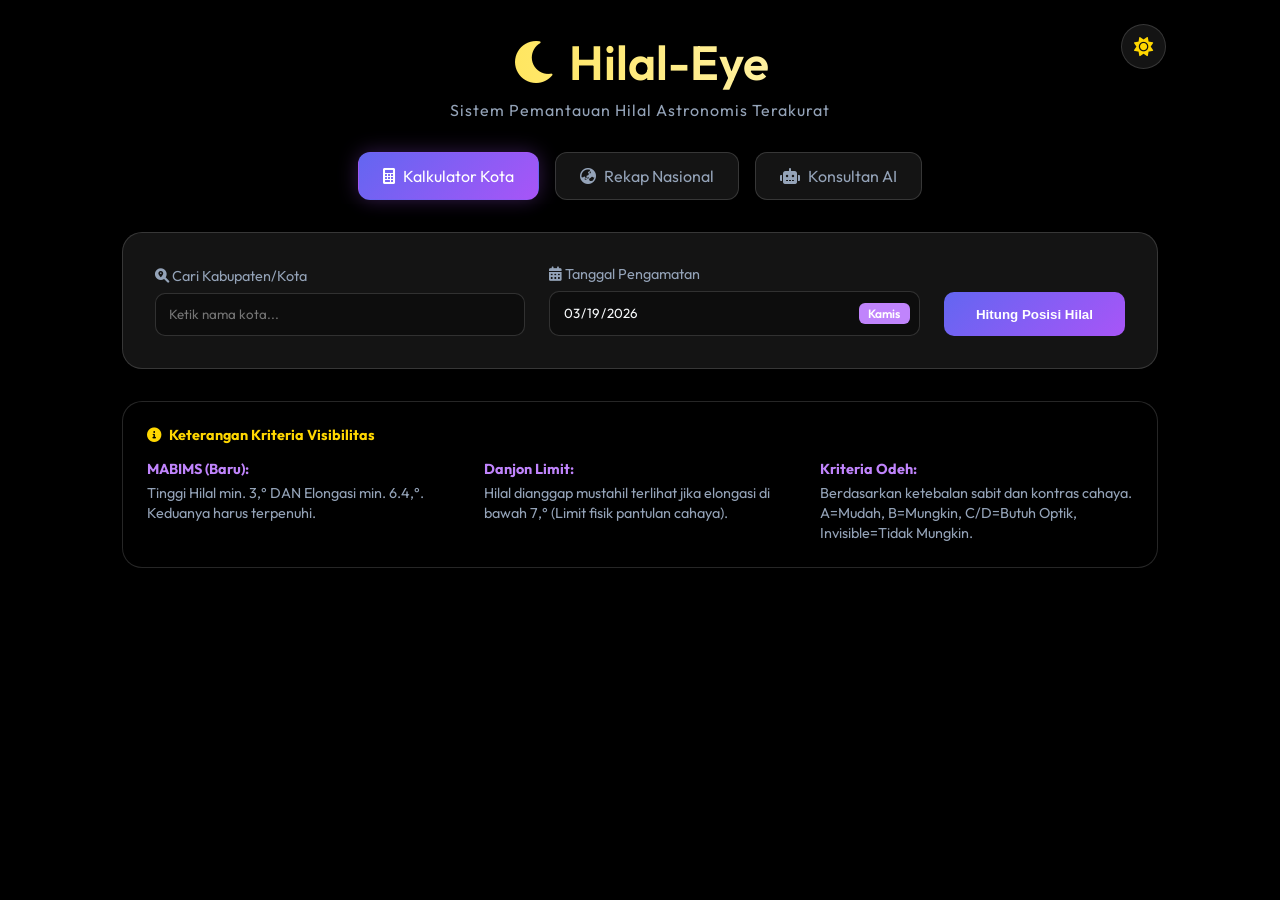
==== commit 61b26fce: "fix: replace hardcoded white colors to support light theme on toolbar buttons and inputs\n\nModified" ====
--- a/index.html
+++ b/index.html
@@ -335,7 +335,7 @@
     border: 1px solid var(--glass-border);
     border-radius: 10px;
     padding: 0.8rem;
-    color: white;
+    color: var(--text-light);
     font-family: inherit;
     outline: none;
     transition: border-color 0.3s;
@@ -359,7 +359,7 @@
     position: absolute;
     right: 10px;
     background: var(--accent-purple);
-    color: white;
+    color: #ffffff; /* Explicitly keep white on purple bg */
     padding: 0.2rem 0.6rem;
     border-radius: 6px;
     font-size: 0.75rem;
@@ -404,7 +404,7 @@
 
 .btn-secondary {
     background: rgba(255, 255, 255, 0.1);
-    color: white;
+    color: var(--text-light);
     border: 1px solid var(--glass-border);
     padding: 0.5rem 1rem;
     border-radius: 8px;
@@ -464,7 +464,7 @@
 
 .data-group span {
     font-weight: 600;
-    color: white;
+    color: var(--text-light);
 }
 
 .status-box {
@@ -514,7 +514,7 @@
 .toolbar button {
     background: var(--glass-bg);
     border: 1px solid var(--glass-border);
-    color: white;
+    color: var(--text-light);
     padding: 0.6rem 1.2rem;
     border-radius: 8px;
     cursor: pointer;
@@ -525,6 +525,12 @@
 .toolbar button:hover {
     background: rgba(255, 255, 255, 0.15);
     border-color: var(--accent-gold);
+    color: white;
+}
+
+[data-theme="light"] .toolbar button:hover {
+    background: rgba(0, 0, 0, 0.05);
+    color: #000;
 }
 
 /* Recap Table Styles */
@@ -616,28 +622,32 @@
     margin-top: 1rem;
     padding: 0 !important;
     overflow: hidden;
-    resize: vertical;
     position: relative;
 }
 
-/* Visual resize handle hint */
-.chat-container::after {
-    content: '⠿ Tarik untuk mengubah ukuran';
+/* Drag resize handle */
+.chat-resize-handle {
+    height: 10px;
+    background: rgba(168, 85, 247, 0.1);
+    border-top: 1px solid rgba(168, 85, 247, 0.25);
+    border-bottom: 1px solid rgba(168, 85, 247, 0.25);
+    cursor: ns-resize;
     display: flex;
     align-items: center;
     justify-content: center;
-    position: absolute;
-    bottom: 0;
-    left: 0;
-    right: 0;
-    height: 24px;
-    background: rgba(168, 85, 247, 0.15);
-    color: rgba(255,255,255,0.35);
-    font-size: 0.7rem;
-    letter-spacing: 1px;
-    cursor: ns-resize;
     user-select: none;
-    border-top: 1px solid rgba(168, 85, 247, 0.2);
+    flex-shrink: 0;
+    transition: background 0.2s;
+}
+.chat-resize-handle:hover, .chat-resize-handle.dragging {
+    background: rgba(168, 85, 247, 0.3);
+}
+.chat-resize-handle::after {
+    content: '';
+    width: 40px;
+    height: 3px;
+    background: rgba(168, 85, 247, 0.5);
+    border-radius: 3px;
 }
 
 .chat-messages {
@@ -685,7 +695,7 @@
     background: rgba(255, 255, 255, 0.05);
     border: 1px solid var(--glass-border);
     border-radius: 10px;
-    color: #fff;
+    color: var(--text-light);
     padding: 0.8rem;
     resize: none;
     outline: none;
@@ -702,6 +712,56 @@
 
 .chat-settings {
     margin-bottom: 1rem;
+}
+
+/* Rich Text inside chat (AI message typography) */
+.ai-message p { margin: 0.6rem 0; line-height: 1.7; }
+.ai-message p:first-child { margin-top: 0; }
+.ai-message p:last-child { margin-bottom: 0; }
+.ai-message h1, .ai-message h2, .ai-message h3, .ai-message h4 {
+    margin: 1rem 0 0.4rem 0;
+    color: var(--accent-gold);
+    font-weight: 600;
+}
+.ai-message h1:first-child, .ai-message h2:first-child, .ai-message h3:first-child { margin-top: 0; }
+.ai-message ul, .ai-message ol {
+    margin: 0.5rem 0;
+    padding-left: 1.5rem;
+}
+.ai-message li {
+    margin-bottom: 0.4rem;
+    line-height: 1.6;
+}
+.ai-message li:last-child { margin-bottom: 0; }
+.ai-message strong { color: #fff; }
+.ai-message em { color: var(--accent-gold); font-style: italic; }
+.ai-message code {
+    background: rgba(255,255,255,0.1);
+    padding: 0.1rem 0.4rem;
+    border-radius: 4px;
+    font-family: monospace;
+    font-size: 0.9em;
+}
+.ai-message pre {
+    background: rgba(0,0,0,0.3);
+    border: 1px solid rgba(255,255,255,0.1);
+    border-radius: 8px;
+    padding: 1rem;
+    overflow-x: auto;
+    margin: 0.8rem 0;
+}
+.ai-message pre code { background: none; padding: 0; }
+.ai-message hr {
+    border: none;
+    border-top: 1px solid rgba(255,255,255,0.1);
+    margin: 1rem 0;
+}
+.ai-message blockquote {
+    border-left: 3px solid var(--accent-purple);
+    padding-left: 1rem;
+    margin: 0.8rem 0;
+    color: rgba(255,255,255,0.75);
+    font-style: italic;
 }
 
 /* Rich Text inside chat */
@@ -1027,15 +1087,18 @@
 
                 <div class="chat-settings" style="padding: 1rem; background: rgba(0,0,0,0.2); border-radius: 10px; margin-bottom: 1.5rem;">
                     <label style="font-size: 0.8rem; color: var(--accent-gold);">API Key Gemini:</label>
-                    <input type="password" id="gemini-key" placeholder="Masukkan API Key..." style="width: 100%; margin-top: 0.5rem; background: rgba(255,255,255,0.05); border: 1px solid var(--glass-border); padding: 0.5rem; color: white; border-radius: 5px;">
+                    <input type="password" id="gemini-key" placeholder="Masukkan API Key..." style="width: 100%; margin-top: 0.5rem; background: rgba(255,255,255,0.05); border: 1px solid var(--glass-border); padding: 0.5rem; color: var(--text-light); border-radius: 5px;">
                     <small style="display: block; margin-top: 0.3rem;"><a href="https://aistudio.google.com/app/apikey" target="_blank" style="color: var(--accent-purple);">Ambil Key Baru Disini</a></small>
                 </div>
 
-                <div class="chat-messages" id="chat-messages" style="flex: 1;">
+                <div class="chat-messages" id="chat-messages">
                     <div class="message ai-message">
                         Halo! Saya adalah Konsultan HI-Eye. Beritahu saya Nama Kota dan Tanggal, lalu tanya apa saja terkait hilal.
                     </div>
                 </div>
+
+                <!-- Drag to resize handle -->
+                <div class="chat-resize-handle" id="chat-resize-handle" title="Tarik atas/bawah untuk mengubah tinggi"></div>
 
                 <div class="chat-input-area">
                     <textarea id="chat-input" placeholder="Tulis pertanyaan... (Enter untuk kirim)"></textarea>
@@ -1150,6 +1213,123 @@
     // Load Gemini API key from localStorage
     const savedKey = localStorage.getItem('gemini_api_key');
     if (savedKey) document.getElementById('gemini-key').value = savedKey;
+    // Auto-save Gemini API key on input
+    document.getElementById('gemini-key').addEventListener('input', (e) => {
+        localStorage.setItem('gemini_api_key', e.target.value);
+    });
+
+    // Populate City Datalist
+    const cityListEl = document.getElementById('city-list');
+    if (typeof CITIES !== 'undefined' && cityListEl) {
+        CITIES.forEach(city => {
+            const opt = document.createElement('option');
+            opt.value = city.name;
+            cityListEl.appendChild(opt);
+        });
+    }
+
+    // Setup Flatpickr date pickers
+    const config = {
+        dateFormat: "d/m/Y",
+        allowInput: true,
+        disableMobile: true,
+        onChange: function(selectedDates, dateStr, instance) {
+            const inputId = instance.element.id;
+            const labelId = inputId === 'obs-date' ? 'obs-day-name' : 'recap-day-name';
+            if (selectedDates.length > 0) {
+                document.getElementById(labelId).textContent = INDO_DAYS[selectedDates[0].getDay()];
+            }
+        }
+    };
+    obsPicker = flatpickr("#obs-date", { ...config, defaultDate: "19/03/2026" });
+    recapPicker = flatpickr("#recap-date", { ...config, defaultDate: "19/03/2026" });
+    updateDayLabelManual('obs-date', 'obs-day-name');
+    updateDayLabelManual('recap-date', 'recap-day-name');
+
+    // Load history on startup
+    refreshHistoryList('single');
+    refreshHistoryList('recap');
+});
+
+// --- History UI (localStorage-based) ---
+function refreshHistoryList(type) {
+    const list = document.getElementById(`history-list-${type}`);
+    if (!list) return;
+    const key = type === 'single' ? HIST_SINGLE_KEY : HIST_RECAP_KEY;
+    let history = [];
+    try { history = JSON.parse(localStorage.getItem(key) || '[]'); } catch(e) {}
+    list.innerHTML = '';
+    if (history.length === 0) {
+        list.innerHTML = `<p class="empty-msg">Belum ada riwayat ${type === 'single' ? '' : 'rekap'}.</p>`;
+        return;
+    }
+    history.slice().reverse().forEach((item, idx) => {
+        const div = document.createElement('div');
+        div.className = 'history-item';
+        const realIdx = history.length - 1 - idx;
+        div.onclick = () => restoreFromHistory(type, realIdx);
+        div.innerHTML = `<div class="info"><span class="name">${type === 'single' ? item.Lokasi : 'Rekap Nasional'}</span><span class="date">${item.Tanggal || (item.data && item.data[0] ? item.data[0].Tanggal : 'Data Rekap')}</span></div><i class="fas fa-chevron-right"></i>`;
+        list.appendChild(div);
+    });
+}
+
+function saveToHistory(type, data) {
+    const key = type === 'single' ? HIST_SINGLE_KEY : HIST_RECAP_KEY;
+    try {
+        let history = JSON.parse(localStorage.getItem(key) || '[]');
+        const isDup = history.some(item => (type === 'single' && item.Lokasi === data.Lokasi && item.Tanggal === data.Tanggal) || (type === 'recap' && item.Tanggal === data.Tanggal));
+        if (isDup) return;
+        history.push(data);
+        if (history.length > 20) history.shift();
+        localStorage.setItem(key, JSON.stringify(history));
+    } catch(e) { console.warn('localStorage error:', e); }
+    refreshHistoryList(type);
+}
+
+function clearHistory(type) {
+    if (confirm(`Hapus semua riwayat ${type === 'single' ? 'perhitungan' : 'rekap'}?`)) {
+        try { localStorage.removeItem(type === 'single' ? HIST_SINGLE_KEY : HIST_RECAP_KEY); } catch(e) {}
+        refreshHistoryList(type);
+    }
+}
+
+function restoreFromHistory(type, index) {
+    let history = [];
+    try { history = JSON.parse(localStorage.getItem(type === 'single' ? HIST_SINGLE_KEY : HIST_RECAP_KEY) || '[]'); } catch(e) {}
+    const data = history[index];
+    if (!data) return;
+    if (type === 'single') {
+        currentFullResult = data;
+        renderResult(data);
+        document.getElementById('city-input').value = data.Lokasi;
+    } else {
+        currentRecapData = data.data;
+        renderRecapTable(data.data);
+    }
+}
+
+// Single City Calculation - case-insensitive
+document.getElementById('calculate-btn').addEventListener('click', () => {
+    const rawCity = document.getElementById('city-input').value.trim();
+    const matchedCity = (typeof CITIES !== 'undefined')
+        ? (CITIES.find(c => c.name.toLowerCase() === rawCity.toLowerCase()) || null)
+        : null;
+    const city = matchedCity ? matchedCity.name : rawCity;
+    const date = getISODate(obsPicker);
+    if (!rawCity || !date) { alert('Mohon pilih kota dan tanggal terlebih dahulu.'); return; }
+    if (!matchedCity) { alert('Kota tidak ditemukan di database.'); return; }
+
+    showLoader('Menghitung parameter astronomis...');
+    document.getElementById('result-section').classList.add('hidden');
+
+    setTimeout(() => {
+        const data = calculateHilalJS(city, date);
+        hideLoader();
+        if (data.error) { alert(data.error); return; }
+        currentFullResult = data;
+        renderResult(data);
+        saveToHistory('single', data);
+    }, 300);
 });
 
 function updateDayLabelManual(inputId, labelId) {
@@ -1448,10 +1628,6 @@
 
     container.appendChild(svg);
 }
-
-
-    }, 300);
-});
 
 function renderResult(data) {
     document.getElementById('result-section').classList.remove('hidden');
@@ -1633,11 +1809,11 @@
         currentRecapData.slice(0, 10).forEach((item, index) => { contextPayload["Data Rekap Nasional"]["Daftar Kota"].push(`${item.Lokasi} | Alt: ${item.Altitude}° | Elong: ${item.Elongasi}° | MABIMS: ${item.MABIMS}`); });
     }
     
-    // If no context currently generated in the session, pull from history
+    // If no context currently generated in the session, pull from history (localStorage)
     if (Object.keys(contextPayload).length === 0) {
         try {
-            const histSingle = await idbGet(HIST_SINGLE_KEY) || [];
-            const histRecap = await idbGet(HIST_RECAP_KEY) || [];
+            const histSingle = JSON.parse(localStorage.getItem(HIST_SINGLE_KEY) || '[]');
+            const histRecap = JSON.parse(localStorage.getItem(HIST_RECAP_KEY) || '[]');
             if (histSingle.length > 0) Object.assign(contextPayload, { "Data Kalkulator Kota (Riwayat)": histSingle[histSingle.length - 1] });
             if (histRecap.length > 0) {
                const latestRecapObj = histRecap[histRecap.length - 1];
@@ -1652,7 +1828,24 @@
         ctxText = "DATA PERHITUNGAN TERBARU (PENTING: GUNAKAN INI SEBAGAI SUMBER UTAMA):\n" + JSON.stringify(contextPayload, null, 2);
     }
 
-    const systemPrompt = "Anda adalah Konsultan Astronomi Hilal-Eye. Tugas utama Anda adalah menyimpulkan kapan awal bulan Hijriah (misalnya 1 Syawal/Lebaran atau 1 Ramadhan) berdasarkan 'DATA PERHITUNGAN TERBARU' yang diberikan. Perhatikan kedua jenis data (Kalkulator Kota & Rekap Nasional) jika tersedia, dan tarik kesimpulan general.\nATURAN DEDUKSI KALENDER:\n1. Perhatikan 'Tanggal Observasi' yang ada di data (Ini biasanya adalah tanggal 29 bulan Hijriah).\n2. Jika kriteria MABIMS 'Tidak Memenuhi', bulan berjalan digenapkan 30 hari (istikmal), dan bulan baru (misal Lebaran) akan jatuh PADA LUSA dari tanggal observasi.\n3. Jika kriteria MABIMS 'Ya', bulan baru jatuh PADA KEESOKAN HARINYA.\nJawablah santai namun profesional dan presisi. GUNAKAN FORMAT MARKDOWN.";
+    const systemPrompt = `Anda adalah Asisten AI Hilal-Eye, asisten yang cerdas dan berpengetahuan luas.
+
+PERAN UTAMA (jika ada data perhitungan hilal):
+- Analisis 'DATA PERHITUNGAN TERBARU' yang diberikan
+- Simpulkan kapan awal bulan Hijriah berdasarkan kriteria MABIMS
+- Jika MABIMS 'Ya': bulan baru = keesokan harinya dari tanggal observasi
+- Jika MABIMS 'Tidak': bulan baru = lusa dari tanggal observasi (istikmal)
+
+PERAN UMUM (jika tidak ada data hilal atau pertanyaan umum):
+- Jawab pertanyaan umum tentang astronomi, kalender Hijriah, hadits terkait hilal, fiqh rukyat, dll.
+- Jawab pertanyaan umum apapun yang ditanyakan user dengan baik dan informatif
+- Anda boleh menjawab pertanyaan di luar topik hilal jika user bertanya
+
+GAYA JAWABAN:
+- Gunakan Bahasa Indonesia yang santai namun profesional
+- Gunakan FORMAT MARKDOWN (bold, bullet points, dll)
+- Berikan jawaban yang lengkap dan akurat
+- Jika ada DATA PERHITUNGAN, selalu rujuk data tersebut sebagai sumber utama`;
 
     const loadingId = 'ai-loading-' + Date.now();
     const loadingDiv = document.createElement('div');
@@ -1734,6 +1927,60 @@
     if (loader) loader.classList.add('hidden');
 }
 
+// --- Chat Resize Handle (Drag to resize messages area) ---
+(function() {
+    function initChatResize() {
+        const handle = document.getElementById('chat-resize-handle');
+        const messages = document.getElementById('chat-messages');
+        if (!handle || !messages) return;
+
+        // Set initial height on messages so it's explicit
+        messages.style.height = messages.offsetHeight + 'px';
+        messages.style.flex = 'none';
+
+        let startY = 0, startH = 0;
+
+        function onMove(clientY) {
+            const delta = clientY - startY;
+            const newH = Math.max(150, Math.min(window.innerHeight * 0.8, startH + delta));
+            messages.style.height = newH + 'px';
+        }
+
+        handle.addEventListener('mousedown', (e) => {
+            startY = e.clientY;
+            startH = messages.offsetHeight;
+            handle.classList.add('dragging');
+            document.body.style.cursor = 'ns-resize';
+            document.body.style.userSelect = 'none';
+
+            const onMouseMove = (e) => onMove(e.clientY);
+            const onMouseUp = () => {
+                handle.classList.remove('dragging');
+                document.body.style.cursor = '';
+                document.body.style.userSelect = '';
+                document.removeEventListener('mousemove', onMouseMove);
+                document.removeEventListener('mouseup', onMouseUp);
+            };
+            document.addEventListener('mousemove', onMouseMove);
+            document.addEventListener('mouseup', onMouseUp);
+            e.preventDefault();
+        });
+
+        // Touch support
+        handle.addEventListener('touchstart', (e) => {
+            startY = e.touches[0].clientY;
+            startH = messages.offsetHeight;
+            handle.classList.add('dragging');
+        }, { passive: true });
+        handle.addEventListener('touchmove', (e) => {
+            onMove(e.touches[0].clientY);
+        }, { passive: true });
+        handle.addEventListener('touchend', () => handle.classList.remove('dragging'));
+    }
+
+    document.addEventListener('DOMContentLoaded', initChatResize);
+})();
+
 </script>
 </body>
 </html>
